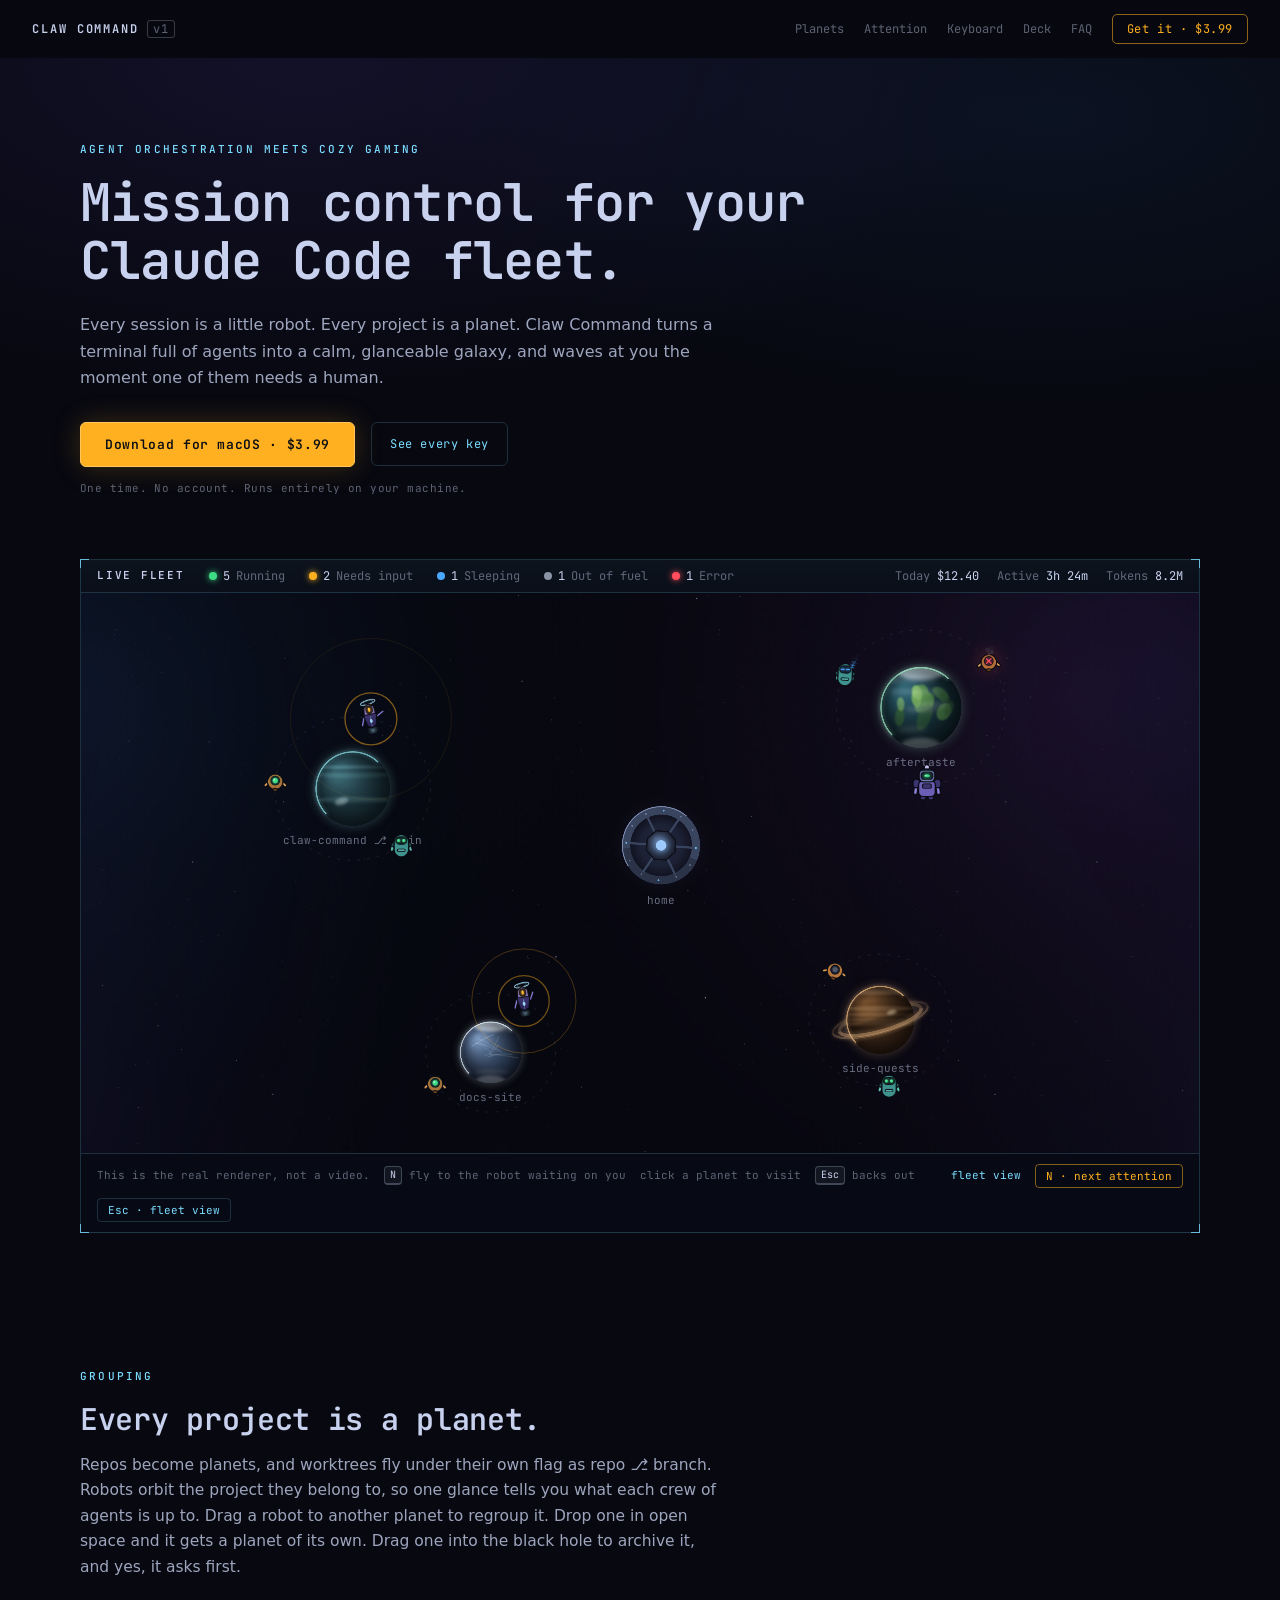
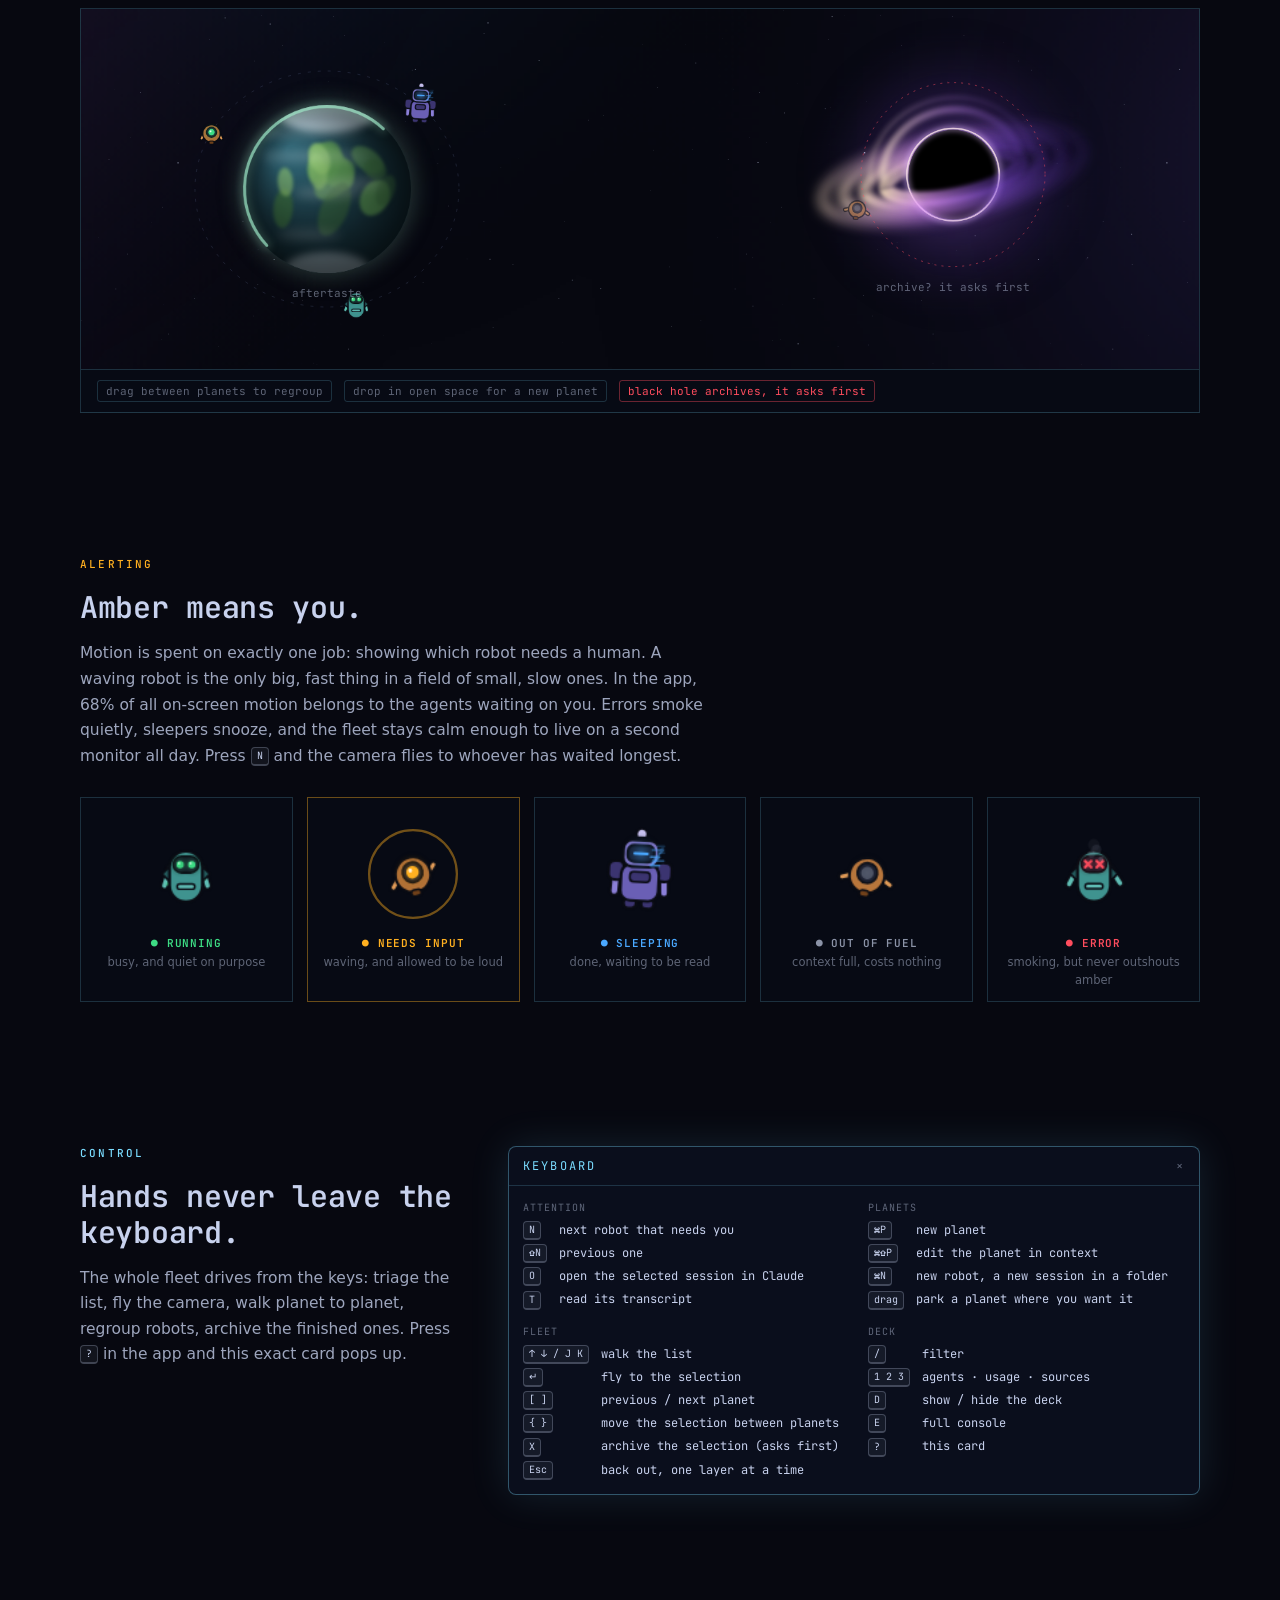
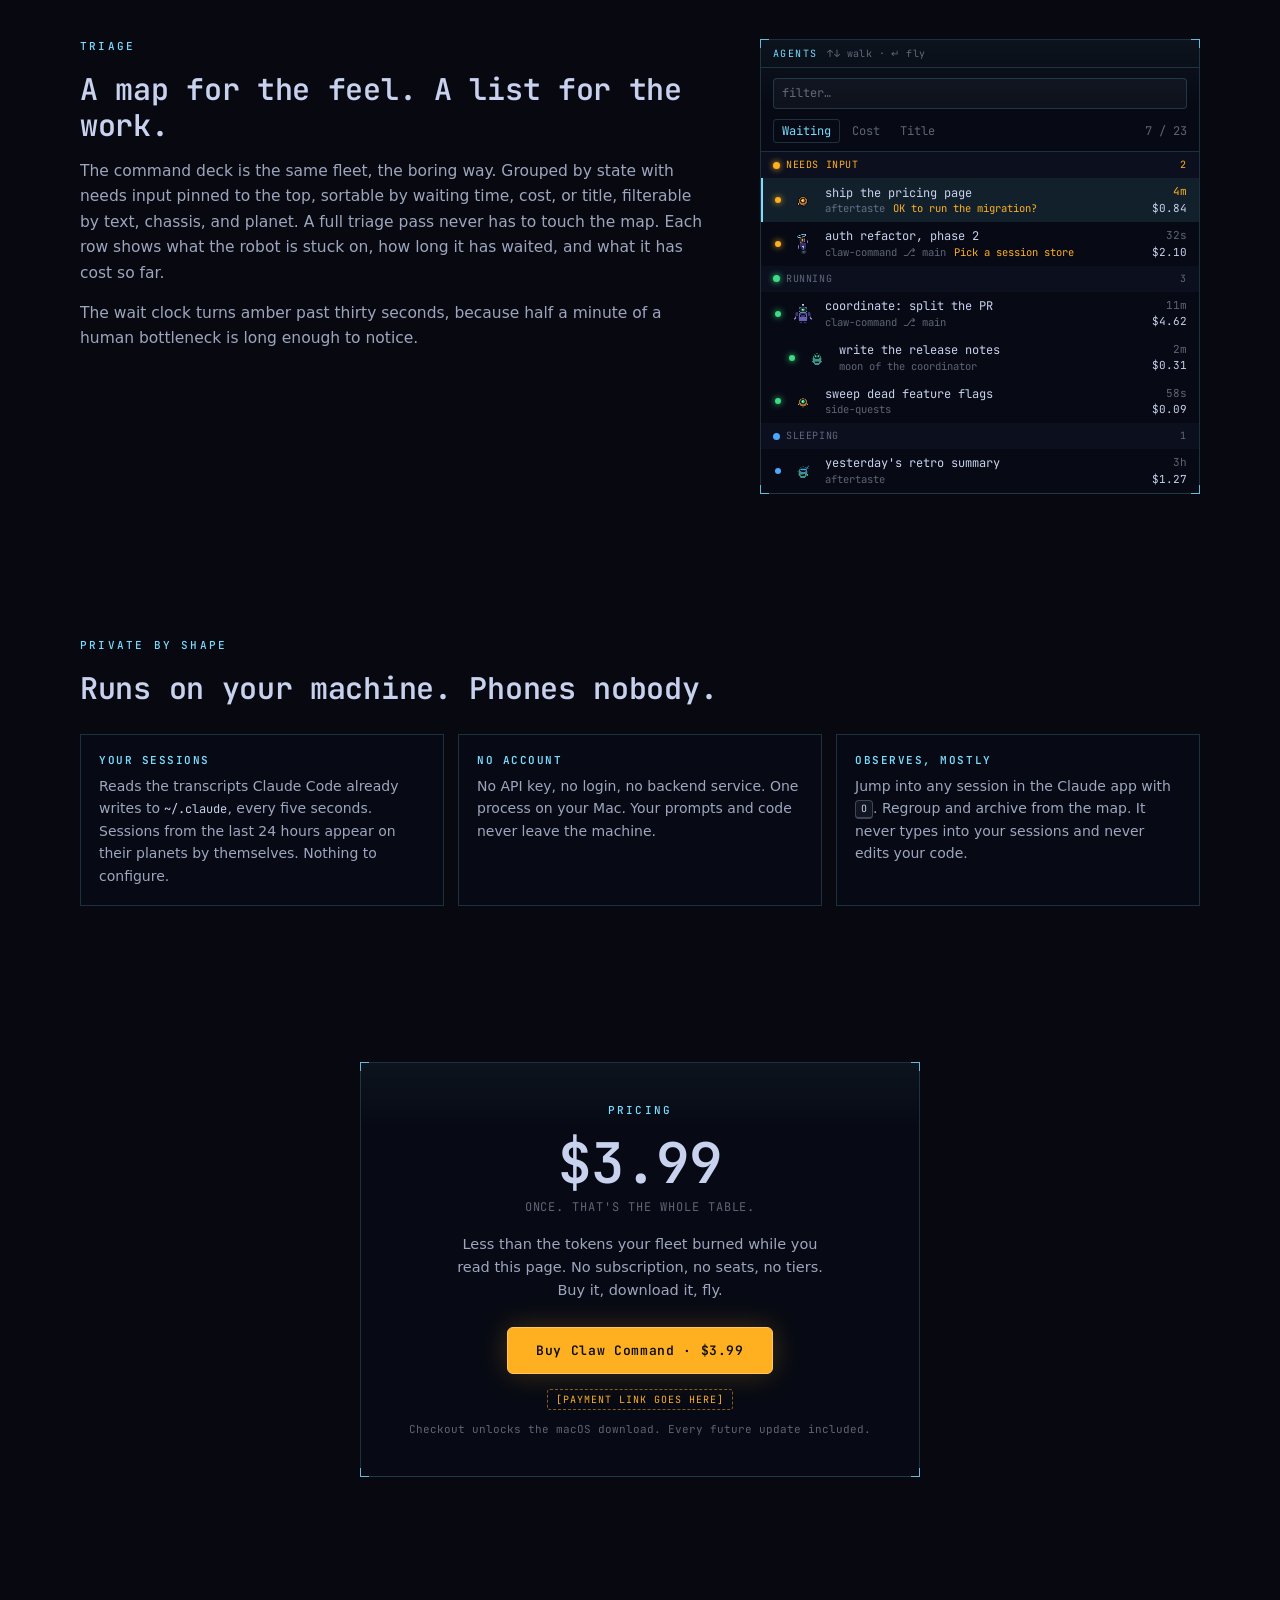
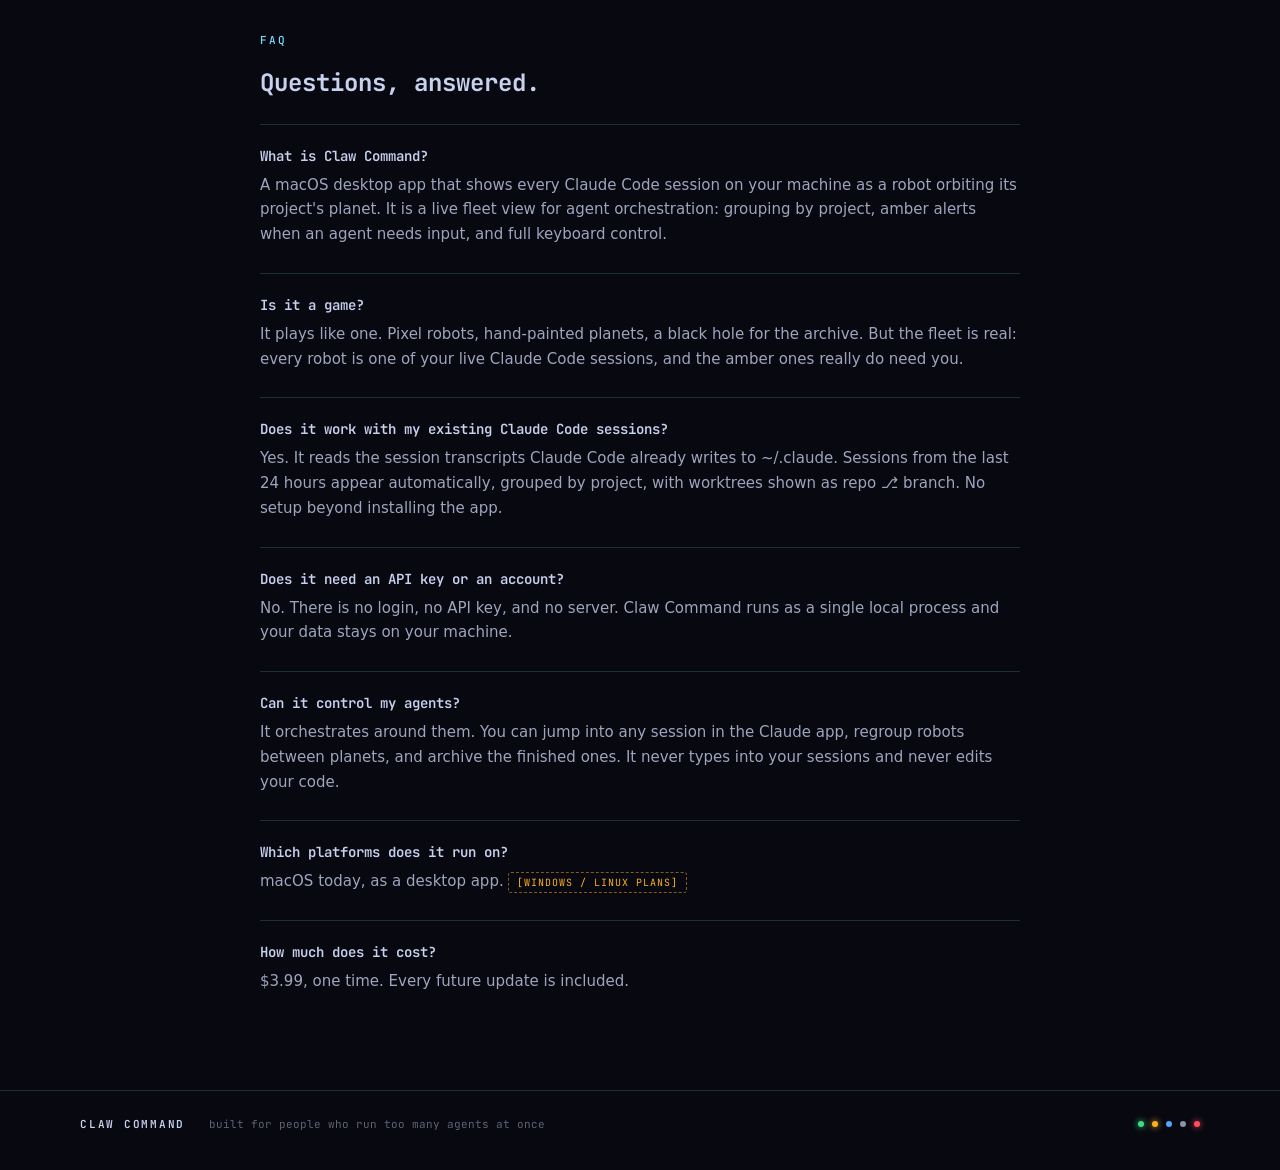
==== index.html @ 504fa260 "marketing site" ====
<!doctype html>
<html lang="en">
<head>
  <meta charset="utf-8">
  <meta name="viewport" content="width=device-width, initial-scale=1">
  <title>Claw Command: Mission Control for Your Claude Code Fleet</title>
  <meta name="description" content="A $3.99 macOS app that turns your Claude Code sessions into a cozy galaxy. Group agents by project, catch the ones that need you, drive it all by keyboard.">
  <link rel="canonical" href="https://mtferg.github.io/claw_command_site/">

  <meta property="og:type" content="website">
  <meta property="og:title" content="Claw Command: Mission Control for Your Claude Code Fleet">
  <meta property="og:description" content="Agent orchestration meets cozy gaming. $3.99, one time, local only.">
  <meta property="og:url" content="https://mtferg.github.io/claw_command_site/">
  <!-- TODO: add og.png (1200x630, a real fleet screenshot with an amber robot waving) then uncomment:
  <meta property="og:image" content="https://mtferg.github.io/claw_command_site/og.png">
  <meta name="twitter:card" content="summary_large_image">
  -->

  <link rel="preconnect" href="https://fonts.googleapis.com">
  <link rel="preconnect" href="https://fonts.gstatic.com" crossorigin>
  <link rel="stylesheet" href="https://fonts.googleapis.com/css2?family=JetBrains+Mono:wght@400;500;600;700&display=swap">
  <link rel="stylesheet" href="./assets/site.css">

  <script type="application/ld+json">
  {
    "@context": "https://schema.org",
    "@type": "SoftwareApplication",
    "name": "Claw Command",
    "operatingSystem": "macOS",
    "applicationCategory": "DeveloperApplication",
    "description": "A macOS desktop app that shows every Claude Code session on your machine as a robot orbiting its project's planet. A live fleet view for agent orchestration with amber alerts and full keyboard control.",
    "offers": { "@type": "Offer", "price": "3.99", "priceCurrency": "USD" }
  }
  </script>
  <script type="application/ld+json">
  {
    "@context": "https://schema.org",
    "@type": "FAQPage",
    "mainEntity": [
      {
        "@type": "Question",
        "name": "What is Claw Command?",
        "acceptedAnswer": { "@type": "Answer", "text": "A macOS desktop app that shows every Claude Code session on your machine as a robot orbiting its project's planet. It is a live fleet view for agent orchestration: grouping by project, amber alerts when an agent needs input, and full keyboard control." }
      },
      {
        "@type": "Question",
        "name": "Is it a game?",
        "acceptedAnswer": { "@type": "Answer", "text": "It plays like one. Pixel robots, hand-painted planets, a black hole for the archive. But the fleet is real: every robot is one of your live Claude Code sessions, and the amber ones really do need you." }
      },
      {
        "@type": "Question",
        "name": "Does it work with my existing Claude Code sessions?",
        "acceptedAnswer": { "@type": "Answer", "text": "Yes. It reads the session transcripts Claude Code already writes to ~/.claude. Sessions from the last 24 hours appear automatically, grouped by project, with worktrees shown as repo and branch. No setup beyond installing the app." }
      },
      {
        "@type": "Question",
        "name": "Does it need an API key or an account?",
        "acceptedAnswer": { "@type": "Answer", "text": "No. There is no login, no API key, and no server. Claw Command runs as a single local process and your data stays on your machine." }
      },
      {
        "@type": "Question",
        "name": "Can it control my agents?",
        "acceptedAnswer": { "@type": "Answer", "text": "It orchestrates around them. You can jump into any session in the Claude app, regroup robots between planets, and archive the finished ones. It never types into your sessions and never edits your code." }
      },
      {
        "@type": "Question",
        "name": "Which platforms does it run on?",
        "acceptedAnswer": { "@type": "Answer", "text": "macOS today, as a desktop app." }
      },
      {
        "@type": "Question",
        "name": "How much does it cost?",
        "acceptedAnswer": { "@type": "Answer", "text": "$3.99, one time. Every future update is included." }
      }
    ]
  }
  </script>
</head>
<body>

  <nav class="nav">
    <div class="nav-brand">CLAW COMMAND<span class="nav-tag">v1</span></div>
    <div class="nav-links">
      <a class="nav-link" href="#planets">Planets</a>
      <a class="nav-link" href="#attention">Attention</a>
      <a class="nav-link" href="#keyboard">Keyboard</a>
      <a class="nav-link" href="#deck">Deck</a>
      <a class="nav-link" href="#faq">FAQ</a>
      <a class="nav-cta" href="#pricing">Get it · $3.99</a>
    </div>
  </nav>

  <header class="hero">
    <div class="wrap">
      <p class="kicker">Agent orchestration meets cozy gaming</p>
      <h1>Mission control for your Claude Code fleet.</h1>
      <p class="hero-sub">Every session is a little robot. Every project is a planet. Claw Command turns a terminal full of agents into a calm, glanceable galaxy, and waves at you the moment one of them needs a human.</p>
      <div class="hero-ctas">
        <a class="btn-primary" href="#pricing">Download for macOS · $3.99</a>
        <a class="btn-ghost" href="#keyboard">See every key</a>
      </div>
      <p class="hero-note">One time. No account. Runs entirely on your machine.</p>
    </div>
  </header>

  <section class="demo-section">
    <div id="demo-wrap" class="pane wrap" tabindex="0">
      <i class="corner tl"></i><i class="corner tr"></i><i class="corner bl"></i><i class="corner br"></i>
      <div class="hud">
        <span class="hud-title">LIVE FLEET</span>
        <span class="hud-stat"><i class="dot dot-green"></i>5 <span class="k">Running</span></span>
        <span class="hud-stat"><i class="dot dot-amber"></i>2 <span class="k">Needs input</span></span>
        <span class="hud-stat"><i class="dot dot-blue"></i>1 <span class="k">Sleeping</span></span>
        <span class="hud-stat"><i class="dot dot-grey"></i>1 <span class="k">Out of fuel</span></span>
        <span class="hud-stat"><i class="dot dot-red"></i>1 <span class="k">Error</span></span>
        <span class="hud-figs"><span><span class="k">Today</span> $12.40</span><span><span class="k">Active</span> 3h 24m</span><span><span class="k">Tokens</span> 8.2M</span></span>
      </div>
      <canvas id="demo-canvas"></canvas>
      <div class="demo-hints">
        <span>This is the real renderer, not a video.</span>
        <span><kbd>N</kbd> fly to the robot waiting on you</span>
        <span>click a planet to visit</span>
        <span><kbd>Esc</kbd> backs out</span>
        <span id="demo-status">fleet view</span>
        <button id="demo-btn-n" type="button" class="hint-btn amber">N · next attention</button>
        <button id="demo-btn-esc" type="button" class="hint-btn">Esc · fleet view</button>
      </div>
    </div>
  </section>

  <section id="planets" class="section">
    <div class="wrap">
      <p class="kicker">Grouping</p>
      <h2>Every project is a planet.</h2>
      <p class="section-copy">Repos become planets, and worktrees fly under their own flag as repo ⎇ branch. Robots orbit the project they belong to, so one glance tells you what each crew of agents is up to. Drag a robot to another planet to regroup it. Drop one in open space and it gets a planet of its own. Drag one into the black hole to archive it, and yes, it asks first.</p>
      <div class="pane">
        <canvas id="orbits-canvas"></canvas>
        <div class="chips">
          <span class="chip">drag between planets to regroup</span>
          <span class="chip">drop in open space for a new planet</span>
          <span class="chip red">black hole archives, it asks first</span>
        </div>
      </div>
    </div>
  </section>

  <section id="attention" class="section">
    <div class="wrap">
      <p class="kicker kicker-amber">Alerting</p>
      <h2>Amber means you.</h2>
      <p class="section-copy">Motion is spent on exactly one job: showing which robot needs a human. A waving robot is the only big, fast thing in a field of small, slow ones. In the app, 68% of all on-screen motion belongs to the agents waiting on you. Errors smoke quietly, sleepers snooze, and the fleet stays calm enough to live on a second monitor all day. Press <kbd>N</kbd> and the camera flies to whoever has waited longest.</p>
      <div class="cards">
        <div class="card">
          <canvas id="card-running"></canvas>
          <p class="card-label green">● RUNNING</p>
          <p class="card-sub">busy, and quiet on purpose</p>
        </div>
        <div class="card amber">
          <canvas id="card-attn"></canvas>
          <p class="card-label amber">● NEEDS INPUT</p>
          <p class="card-sub">waving, and allowed to be loud</p>
        </div>
        <div class="card">
          <canvas id="card-sleep"></canvas>
          <p class="card-label blue">● SLEEPING</p>
          <p class="card-sub">done, waiting to be read</p>
        </div>
        <div class="card">
          <canvas id="card-fuel"></canvas>
          <p class="card-label grey">● OUT OF FUEL</p>
          <p class="card-sub">context full, costs nothing</p>
        </div>
        <div class="card">
          <canvas id="card-error"></canvas>
          <p class="card-label red">● ERROR</p>
          <p class="card-sub">smoking, but never outshouts amber</p>
        </div>
      </div>
    </div>
  </section>

  <section id="keyboard" class="section">
    <div class="wrap keyboard-grid">
      <div>
        <p class="kicker">Control</p>
        <h2>Hands never leave the keyboard.</h2>
        <p class="section-copy">The whole fleet drives from the keys: triage the list, fly the camera, walk planet to planet, regroup robots, archive the finished ones. Press <kbd>?</kbd> in the app and this exact card pops up.</p>
      </div>
      <div class="helpcard">
        <div class="helpcard-head">KEYBOARD<span class="x">×</span></div>
        <div class="helpcard-cols">
          <div>
            <h3>Attention</h3>
            <dl>
              <dt><kbd>N</kbd></dt><dd>next robot that needs you</dd>
              <dt><kbd>⇧N</kbd></dt><dd>previous one</dd>
              <dt><kbd>O</kbd></dt><dd>open the selected session in Claude</dd>
              <dt><kbd>T</kbd></dt><dd>read its transcript</dd>
            </dl>
            <h3>Fleet</h3>
            <dl>
              <dt><kbd>↑ ↓ / J K</kbd></dt><dd>walk the list</dd>
              <dt><kbd>↵</kbd></dt><dd>fly to the selection</dd>
              <dt><kbd>[ ]</kbd></dt><dd>previous / next planet</dd>
              <dt><kbd>{ }</kbd></dt><dd>move the selection between planets</dd>
              <dt><kbd>X</kbd></dt><dd>archive the selection (asks first)</dd>
              <dt><kbd>Esc</kbd></dt><dd>back out, one layer at a time</dd>
            </dl>
          </div>
          <div>
            <h3>Planets</h3>
            <dl>
              <dt><kbd>⌘P</kbd></dt><dd>new planet</dd>
              <dt><kbd>⌘⇧P</kbd></dt><dd>edit the planet in context</dd>
              <dt><kbd>⌘N</kbd></dt><dd>new robot, a new session in a folder</dd>
              <dt><kbd>drag</kbd></dt><dd>park a planet where you want it</dd>
            </dl>
            <h3>Deck</h3>
            <dl>
              <dt><kbd>/</kbd></dt><dd>filter</dd>
              <dt><kbd>1 2 3</kbd></dt><dd>agents · usage · sources</dd>
              <dt><kbd>D</kbd></dt><dd>show / hide the deck</dd>
              <dt><kbd>E</kbd></dt><dd>full console</dd>
              <dt><kbd>?</kbd></dt><dd>this card</dd>
            </dl>
          </div>
        </div>
      </div>
    </div>
  </section>

  <section id="deck" class="section">
    <div class="wrap deck-grid">
      <div>
        <p class="kicker">Triage</p>
        <h2>A map for the feel. A list for the work.</h2>
        <p class="section-copy">The command deck is the same fleet, the boring way. Grouped by state with needs input pinned to the top, sortable by waiting time, cost, or title, filterable by text, chassis, and planet. A full triage pass never has to touch the map. Each row shows what the robot is stuck on, how long it has waited, and what it has cost so far.</p>
        <p class="section-copy">The wait clock turns amber past thirty seconds, because half a minute of a human bottleneck is long enough to notice.</p>
      </div>
      <div class="pane deck">
        <i class="corner tl"></i><i class="corner tr"></i><i class="corner bl"></i><i class="corner br"></i>
        <div class="deck-head">Agents<span class="hint">↑↓ walk · ↵ fly</span></div>
        <div class="deck-search"><div>filter…</div></div>
        <div class="deck-sorts">
          <span class="on">Waiting</span>
          <span>Cost</span>
          <span>Title</span>
          <span class="count">7 / 23</span>
        </div>
        <div class="deck-list">
          <div class="deck-group amber"><i class="dot-amber dot"></i>Needs input<span class="n">2</span></div>
          <div class="deck-row selected">
            <i class="led amber"></i>
            <canvas class="ci" data-ch="haiku" data-anim="wave"></canvas>
            <div class="row-main">
              <div class="row-title">ship the pricing page</div>
              <div class="row-sub"><span>aftertaste</span><span class="row-prompt">OK to run the migration?</span></div>
            </div>
            <div class="row-figs"><span class="ago long">4m</span><span>$0.84</span></div>
          </div>
          <div class="deck-row">
            <i class="led amber"></i>
            <canvas class="ci" data-ch="fable" data-anim="wave"></canvas>
            <div class="row-main">
              <div class="row-title">auth refactor, phase 2</div>
              <div class="row-sub"><span>claw-command ⎇ main</span><span class="row-prompt">Pick a session store</span></div>
            </div>
            <div class="row-figs"><span class="ago">32s</span><span>$2.10</span></div>
          </div>
          <div class="deck-group"><i class="dot-green dot"></i>Running<span class="n">3</span></div>
          <div class="deck-row">
            <i class="led green"></i>
            <canvas class="ci" data-ch="opus" data-anim="work"></canvas>
            <div class="row-main">
              <div class="row-title">coordinate: split the PR</div>
              <div class="row-sub"><span>claw-command ⎇ main</span></div>
            </div>
            <div class="row-figs"><span class="ago">11m</span><span>$4.62</span></div>
          </div>
          <div class="deck-row moon">
            <i class="led green"></i>
            <canvas class="ci" data-ch="sonnet" data-anim="work"></canvas>
            <div class="row-main">
              <div class="row-title">write the release notes</div>
              <div class="row-sub"><span>moon of the coordinator</span></div>
            </div>
            <div class="row-figs"><span class="ago">2m</span><span>$0.31</span></div>
          </div>
          <div class="deck-row">
            <i class="led green"></i>
            <canvas class="ci" data-ch="haiku" data-anim="work"></canvas>
            <div class="row-main">
              <div class="row-title">sweep dead feature flags</div>
              <div class="row-sub"><span>side-quests</span></div>
            </div>
            <div class="row-figs"><span class="ago">58s</span><span>$0.09</span></div>
          </div>
          <div class="deck-group"><i class="dot-blue dot"></i>Sleeping<span class="n">1</span></div>
          <div class="deck-row">
            <i class="led blue"></i>
            <canvas class="ci" data-ch="sonnet" data-anim="sleep"></canvas>
            <div class="row-main">
              <div class="row-title">yesterday's retro summary</div>
              <div class="row-sub"><span>aftertaste</span></div>
            </div>
            <div class="row-figs"><span class="ago">3h</span><span>$1.27</span></div>
          </div>
        </div>
      </div>
    </div>
  </section>

  <section id="local" class="section">
    <div class="wrap">
      <p class="kicker">Private by shape</p>
      <h2>Runs on your machine. Phones nobody.</h2>
      <div class="local-grid">
        <div class="local-card">
          <h3>Your sessions</h3>
          <p>Reads the transcripts Claude Code already writes to <span class="path">~/.claude</span>, every five seconds. Sessions from the last 24 hours appear on their planets by themselves. Nothing to configure.</p>
        </div>
        <div class="local-card">
          <h3>No account</h3>
          <p>No API key, no login, no backend service. One process on your Mac. Your prompts and code never leave the machine.</p>
        </div>
        <div class="local-card">
          <h3>Observes, mostly</h3>
          <p>Jump into any session in the Claude app with <kbd>O</kbd>. Regroup and archive from the map. It never types into your sessions and never edits your code.</p>
        </div>
      </div>
    </div>
  </section>

  <section id="pricing" class="pricing-section">
    <div class="pane pricing">
      <i class="corner tl"></i><i class="corner tr"></i><i class="corner bl"></i><i class="corner br"></i>
      <p class="kicker">Pricing</p>
      <p class="price">$3.99</p>
      <p class="price-sub">ONCE. THAT'S THE WHOLE TABLE.</p>
      <p class="blurb">Less than the tokens your fleet burned while you read this page. No subscription, no seats, no tiers. Buy it, download it, fly.</p>
      <a class="btn-primary" href="#pricing">Buy Claw Command · $3.99</a>
      <p class="ph-wrap"><span class="ph">[PAYMENT LINK GOES HERE]</span></p>
      <p class="fine">Checkout unlocks the macOS download. Every future update included.</p>
    </div>
  </section>

  <section id="faq" class="faq-section">
    <div class="wrap faq">
      <p class="kicker">FAQ</p>
      <h2>Questions, answered.</h2>
      <dl>
        <dt>What is Claw Command?</dt>
        <dd>A macOS desktop app that shows every Claude Code session on your machine as a robot orbiting its project's planet. It is a live fleet view for agent orchestration: grouping by project, amber alerts when an agent needs input, and full keyboard control.</dd>
        <dt>Is it a game?</dt>
        <dd>It plays like one. Pixel robots, hand-painted planets, a black hole for the archive. But the fleet is real: every robot is one of your live Claude Code sessions, and the amber ones really do need you.</dd>
        <dt>Does it work with my existing Claude Code sessions?</dt>
        <dd>Yes. It reads the session transcripts Claude Code already writes to ~/.claude. Sessions from the last 24 hours appear automatically, grouped by project, with worktrees shown as repo ⎇ branch. No setup beyond installing the app.</dd>
        <dt>Does it need an API key or an account?</dt>
        <dd>No. There is no login, no API key, and no server. Claw Command runs as a single local process and your data stays on your machine.</dd>
        <dt>Can it control my agents?</dt>
        <dd>It orchestrates around them. You can jump into any session in the Claude app, regroup robots between planets, and archive the finished ones. It never types into your sessions and never edits your code.</dd>
        <dt>Which platforms does it run on?</dt>
        <dd>macOS today, as a desktop app. <span class="ph">[WINDOWS / LINUX PLANS]</span></dd>
        <dt>How much does it cost?</dt>
        <dd>$3.99, one time. Every future update is included.</dd>
      </dl>
    </div>
  </section>

  <footer class="footer">
    <div class="wrap">
      <span class="footer-brand">CLAW COMMAND</span>
      <span>built for people who run too many agents at once</span>
      <span class="footer-dots">
        <i class="dot-green dot"></i>
        <i class="dot-amber dot"></i>
        <i class="dot-blue dot"></i>
        <i class="dot-grey dot"></i>
        <i class="dot-red dot"></i>
      </span>
    </div>
  </footer>

  <script src="./assets/claw-demo.js" defer></script>
  <script src="./assets/fleet.js" defer></script>
</body>
</html>
---- assets/site.css ----
/* Claw Command marketing site. Same tokens as the app: web/app/app.vue + lib/palette.ts. */

:root {
  --bg: #070810;
  --text: #c8d2ee;
  --text-dim: rgba(200, 210, 238, 0.45);
  --text-body: rgba(200, 210, 238, 0.78);
  --mono: 'JetBrains Mono', ui-monospace, SFMono-Regular, Menlo, monospace;
  --sans: ui-sans-serif, system-ui, -apple-system, sans-serif;
  --accent: #7adcff;
  --line: rgba(122, 220, 255, 0.18);
  --deck-bg: #0b0f1e;
  --amber: #ffb020;
  --red: #ff4d5e;
  --green: #3ddc84;
  --blue: #4aa8ff;
  --grey: #8b93a7;
  color-scheme: dark;
}

* { box-sizing: border-box; }

body {
  margin: 0;
  background: var(--bg);
  color: var(--text);
  font-family: var(--sans);
}

a { color: var(--accent); text-decoration: none; }
a:hover { color: #a9e6ff; }

h1, h2, h3 { font-family: var(--mono); }

kbd {
  display: inline-block;
  min-width: 16px;
  padding: 1px 5px;
  border: 1px solid rgba(200, 210, 238, 0.25);
  border-bottom-width: 2px;
  border-radius: 4px;
  background: rgba(200, 210, 238, 0.06);
  color: var(--text);
  font: 10px/1.4 var(--mono);
  text-align: center;
  vertical-align: middle;
}

::-webkit-scrollbar { width: 8px; height: 8px; }
::-webkit-scrollbar-thumb { background: rgba(122, 220, 255, 0.14); border-radius: 4px; }
::-webkit-scrollbar-thumb:hover { background: rgba(122, 220, 255, 0.28); }

.wrap { max-width: 1120px; margin: 0 auto; }

/* ── nav ─────────────────────────────────────────────────────────────────── */

.nav {
  position: sticky;
  top: 0;
  z-index: 30;
  display: flex;
  align-items: center;
  gap: 26px;
  padding: 14px 32px;
  background: linear-gradient(180deg, rgba(7, 8, 16, 0.96) 60%, rgba(7, 8, 16, 0.75));
  backdrop-filter: blur(6px);
  font: 12px/1 var(--mono);
  white-space: nowrap;
}
.nav-brand { display: flex; align-items: center; letter-spacing: 0.16em; font-weight: 600; }
.nav-tag {
  margin-left: 8px;
  padding: 2px 5px;
  border: 1px solid rgba(200, 210, 238, 0.25);
  border-radius: 3px;
  color: var(--text-dim);
  letter-spacing: 0.08em;
  font-weight: 400;
}
.nav-links { display: flex; gap: 20px; margin-left: auto; align-items: center; }
.nav-links a { color: var(--text-dim); }
.nav-links a:hover { color: var(--accent); }
.nav-cta {
  padding: 8px 14px;
  border: 1px solid rgba(255, 176, 32, 0.55);
  border-radius: 5px;
  letter-spacing: 0.05em;
}
.nav-links a.nav-cta { color: var(--amber); }
.nav-links a.nav-cta:hover { color: #ffc75e; border-color: #ffc75e; }

/* ── hero ────────────────────────────────────────────────────────────────── */

.hero {
  padding: 84px 32px 40px;
  background:
    radial-gradient(720px 340px at 24% 0%, rgba(84, 64, 168, 0.16), rgba(0, 0, 0, 0)),
    radial-gradient(640px 300px at 82% 12%, rgba(38, 86, 150, 0.13), rgba(0, 0, 0, 0));
}
.kicker {
  margin: 0 0 18px;
  font: 500 11px var(--mono);
  letter-spacing: 0.2em;
  text-transform: uppercase;
  color: var(--accent);
}
.kicker-amber { color: var(--amber); }
.hero h1 {
  margin: 0;
  max-width: 780px;
  font-size: 52px;
  line-height: 1.12;
  font-weight: 600;
  letter-spacing: -0.015em;
}
.hero-sub { margin: 22px 0 0; max-width: 640px; font: 16px/1.65 var(--sans); color: var(--text-body); }
.hero-ctas { display: flex; align-items: center; flex-wrap: wrap; gap: 16px; margin: 30px 0 0; }
.hero-note { margin: 14px 0 0; font: 11px var(--mono); color: var(--text-dim); letter-spacing: 0.04em; }

.btn-primary {
  display: inline-block;
  padding: 13px 24px;
  background: var(--amber);
  border: 1px solid #ffc75e;
  border-radius: 6px;
  box-shadow: 0 0 28px rgba(255, 176, 32, 0.22);
  font: 600 13px var(--mono);
  letter-spacing: 0.05em;
}
a.btn-primary { color: #0a0c14; }
a.btn-primary:hover { background: #ffc75e; color: #0a0c14; }
.btn-ghost {
  display: inline-block;
  padding: 13px 18px;
  border: 1px solid var(--line);
  border-radius: 6px;
  font: 12px var(--mono);
  letter-spacing: 0.05em;
}
a.btn-ghost:hover { border-color: var(--accent); }

/* ── panes (console styling from DeckPanel.vue) ──────────────────────────── */

.pane {
  position: relative;
  border: 1px solid var(--line);
  background:
    linear-gradient(180deg, rgba(122, 220, 255, 0.045), rgba(0, 0, 0, 0) 64px),
    rgba(9, 12, 24, 0.55);
}
.corner { position: absolute; width: 9px; height: 9px; border: 1.5px solid var(--accent); opacity: 0.8; }
.corner.tl { top: -1px; left: -1px; border-right: 0; border-bottom: 0; }
.corner.tr { top: -1px; right: -1px; border-left: 0; border-bottom: 0; }
.corner.bl { bottom: -1px; left: -1px; border-right: 0; border-top: 0; }
.corner.br { bottom: -1px; right: -1px; border-left: 0; border-top: 0; }

/* ── the demo ────────────────────────────────────────────────────────────── */

.demo-section { padding: 24px 32px 64px; }
#demo-wrap { outline: none; }
.hud {
  display: flex;
  align-items: center;
  gap: 24px;
  padding: 10px 16px;
  border-bottom: 1px solid var(--line);
  font: 12px/1 var(--mono);
  white-space: nowrap;
  overflow: hidden;
}
.hud-title { letter-spacing: 0.16em; font-weight: 600; font-size: 11px; }
.hud-stat { display: flex; align-items: center; gap: 6px; }
.hud-stat .k { color: var(--text-dim); }
.hud-figs { margin-left: auto; display: flex; gap: 18px; }
.hud-figs .k { color: var(--text-dim); }
.dot { width: 8px; height: 8px; border-radius: 50%; flex: none; }
.dot-green { background: var(--green); box-shadow: 0 0 6px var(--green); }
.dot-amber { background: var(--amber); box-shadow: 0 0 6px var(--amber); }
.dot-blue { background: var(--blue); }
.dot-grey { background: var(--grey); }
.dot-red { background: var(--red); box-shadow: 0 0 6px var(--red); }

#demo-canvas { display: block; width: 100%; height: 560px; cursor: grab; }

.demo-hints {
  display: flex;
  align-items: center;
  flex-wrap: wrap;
  gap: 10px 14px;
  padding: 10px 16px;
  border-top: 1px solid var(--line);
  font: 11px/1.5 var(--mono);
  color: var(--text-dim);
}
#demo-status { margin-left: auto; color: var(--accent); }
.hint-btn {
  padding: 4px 10px;
  border: 1px solid var(--line);
  border-radius: 4px;
  background: none;
  color: var(--accent);
  font: 11px var(--mono);
  cursor: pointer;
}
.hint-btn:hover { border-color: var(--accent); }
.hint-btn.amber { border-color: rgba(255, 176, 32, 0.5); color: var(--amber); }
.hint-btn.amber:hover { border-color: var(--amber); }

/* ── sections ────────────────────────────────────────────────────────────── */

.section { padding: 72px 32px; }
.section h2 { margin: 0; font-size: 30px; line-height: 1.2; font-weight: 600; letter-spacing: -0.01em; }
.section-copy { margin: 16px 0 28px; max-width: 640px; font: 15.5px/1.65 var(--sans); color: var(--text-body); }
.section-copy + .section-copy { margin-top: -14px; }

/* planets */
#orbits-canvas { display: block; width: 100%; height: 360px; }
.chips { display: flex; flex-wrap: wrap; gap: 12px; padding: 10px 16px; border-top: 1px solid var(--line); font: 11px var(--mono); color: var(--text-dim); }
.chip { padding: 3px 8px; border: 1px solid var(--line); border-radius: 3px; }
.chip.red { border-color: rgba(255, 77, 94, 0.4); color: var(--red); }

/* attention cards */
.cards { display: grid; grid-template-columns: repeat(5, minmax(0, 1fr)); gap: 14px; }
.card { border: 1px solid var(--line); background: rgba(9, 12, 24, 0.55); padding: 14px 14px 12px; text-align: center; }
.card.amber { border-color: rgba(255, 176, 32, 0.4); }
.card canvas { display: block; width: 116px; height: 116px; margin: 0 auto; max-width: 100%; }
.card-label { margin: 8px 0 4px; font: 600 11px var(--mono); letter-spacing: 0.08em; }
.card-label.green { color: var(--green); }
.card-label.amber { color: var(--amber); }
.card-label.blue { color: var(--blue); }
.card-label.grey { color: var(--grey); }
.card-label.red { color: var(--red); }
.card-sub { margin: 0; font: 11.5px/1.5 var(--sans); color: var(--text-dim); }

/* keyboard */
.keyboard-grid { display: grid; grid-template-columns: 380px minmax(0, 1fr); gap: 48px; align-items: start; }
.helpcard {
  border: 1px solid rgba(122, 220, 255, 0.35);
  border-radius: 8px;
  background: rgba(11, 15, 30, 0.96);
  box-shadow: 0 0 40px rgba(122, 220, 255, 0.12);
  font: 12px/1.5 var(--mono);
}
.helpcard-head {
  display: flex;
  align-items: center;
  padding: 10px 14px;
  border-bottom: 1px solid var(--line);
  letter-spacing: 0.18em;
  color: var(--accent);
}
.helpcard-head .x { margin-left: auto; color: var(--text-dim); }
.helpcard-cols { display: grid; grid-template-columns: 1fr 1fr; gap: 14px 28px; padding: 14px; }
.helpcard h3 {
  margin: 0 0 6px;
  font-size: 10px;
  letter-spacing: 0.1em;
  text-transform: uppercase;
  color: var(--text-dim);
  font-weight: 400;
}
.helpcard h3 + dl + h3, .helpcard dl + h3 { margin-top: 14px; }
.helpcard dl { display: grid; grid-template-columns: auto 1fr; gap: 4px 12px; margin: 0; align-items: baseline; }
.helpcard dd { margin: 0; }
.helpcard dt kbd { white-space: nowrap; }

/* deck */
.deck-grid { display: grid; grid-template-columns: minmax(0, 1fr) 440px; gap: 48px; align-items: start; }
.deck { font: 12px/1.4 var(--mono); }
.deck-head {
  display: flex;
  align-items: center;
  gap: 10px;
  padding: 7px 12px 6px;
  border-bottom: 1px solid var(--line);
  font-size: 10px;
  letter-spacing: 0.14em;
  text-transform: uppercase;
  color: var(--accent);
}
.deck-head .hint { letter-spacing: 0.04em; text-transform: none; color: var(--text-dim); }
.deck-search { padding: 10px 12px 6px; }
.deck-search div {
  padding: 6px 8px;
  border: 1px solid var(--line);
  border-radius: 4px;
  background: rgba(200, 210, 238, 0.04);
  color: var(--text-dim);
}
.deck-sorts { display: flex; align-items: center; gap: 4px; padding: 4px 12px 8px; color: var(--text-dim); }
.deck-sorts span { padding: 3px 8px; }
.deck-sorts .on { border: 1px solid var(--line); border-radius: 3px; color: var(--accent); }
.deck-sorts .count { margin-left: auto; padding: 0; font-variant-numeric: tabular-nums; }
.deck-list { border-top: 1px solid var(--line); }
.deck-group {
  display: flex;
  align-items: center;
  gap: 6px;
  padding: 6px 12px;
  background: var(--deck-bg);
  color: var(--text-dim);
  letter-spacing: 0.06em;
  text-transform: uppercase;
  font-size: 10px;
}
.deck-group.amber { color: var(--amber); }
.deck-group .n { margin-left: auto; font-variant-numeric: tabular-nums; }
.deck-group .dot, .deck-group i { width: 7px; height: 7px; border-radius: 50%; }
.deck-row { display: flex; align-items: center; gap: 10px; padding: 6px 12px; border-left: 2px solid transparent; }
.deck-row.selected { background: rgba(120, 220, 255, 0.1); border-left-color: var(--accent); }
.deck-row.moon { padding-left: 26px; }
.led { width: 6px; height: 6px; border-radius: 50%; flex: none; }
.led.green { background: var(--green); box-shadow: 0 0 6px var(--green); }
.led.amber { background: var(--amber); box-shadow: 0 0 6px var(--amber); }
.led.blue { background: var(--blue); }
.deck-row canvas { width: 24px; height: 24px; flex: none; }
.row-main { flex: 1; min-width: 0; }
.row-title { white-space: nowrap; overflow: hidden; text-overflow: ellipsis; }
.row-sub { display: flex; gap: 8px; color: var(--text-dim); font-size: 10.5px; white-space: nowrap; overflow: hidden; }
.row-prompt { color: var(--amber); overflow: hidden; text-overflow: ellipsis; }
.row-figs { display: flex; flex-direction: column; align-items: flex-end; gap: 1px; font-size: 11px; }
.row-figs .ago { color: var(--text-dim); }
.row-figs .ago.long { color: var(--amber); }

/* local */
.local-grid { display: grid; grid-template-columns: repeat(3, minmax(0, 1fr)); gap: 14px; margin: 28px 0 0; }
.local-card { border: 1px solid var(--line); background: rgba(9, 12, 24, 0.55); padding: 18px; }
.local-card h3 {
  margin: 0 0 8px;
  font: 600 11px var(--mono);
  letter-spacing: 0.14em;
  text-transform: uppercase;
  color: var(--accent);
}
.local-card p { margin: 0; font: 14px/1.6 var(--sans); color: var(--text-body); }
.local-card .path { font: 12px var(--mono); color: var(--text); }

/* pricing */
.pricing-section { padding: 84px 32px; }
.pricing { max-width: 560px; margin: 0 auto; padding: 40px; text-align: center; }
.price { margin: 0; font: 600 56px/1 var(--mono); letter-spacing: -0.02em; }
.price-sub { margin: 8px 0 0; font: 12px var(--mono); color: var(--text-dim); letter-spacing: 0.08em; }
.pricing p.blurb { margin: 18px auto 0; max-width: 380px; font: 14.5px/1.6 var(--sans); color: var(--text-body); }
.pricing .btn-primary { margin: 24px 0 0; padding: 14px 28px; }
.pricing .fine { margin: 12px 0 0; font: 11px var(--mono); color: var(--text-dim); }
.ph {
  display: inline-block;
  padding: 3px 8px;
  border: 1px dashed rgba(255, 176, 32, 0.5);
  border-radius: 3px;
  color: var(--amber);
  font: 10px var(--mono);
  letter-spacing: 0.1em;
}
.ph-wrap { margin: 14px 0 0; }

/* faq */
.faq-section { padding: 72px 32px 96px; }
.faq-section .wrap { max-width: 760px; }
.faq-section h2 { margin-bottom: 8px; }
.faq dl { margin: 0; }
.faq dt {
  margin: 26px 0 0;
  padding: 22px 0 0;
  border-top: 1px solid var(--line);
  font: 600 14px var(--mono);
  color: var(--text);
}
.faq dd { margin: 8px 0 0; font: 15px/1.65 var(--sans); color: var(--text-body); }

/* footer */
.footer { padding: 28px 32px 40px; border-top: 1px solid var(--line); }
.footer .wrap {
  display: flex;
  align-items: center;
  gap: 24px;
  font: 11px/1 var(--mono);
  color: var(--text-dim);
  white-space: nowrap;
}
.footer-brand { letter-spacing: 0.16em; font-weight: 600; color: var(--text); }
.footer-dots { margin-left: auto; display: flex; gap: 8px; align-items: center; }
.footer-dots i { width: 6px; height: 6px; border-radius: 50%; }

/* ── responsive ──────────────────────────────────────────────────────────── */

@media (max-width: 960px) {
  .hero h1 { font-size: 40px; }
  .keyboard-grid, .deck-grid { grid-template-columns: minmax(0, 1fr); gap: 28px; }
  .cards { grid-template-columns: repeat(auto-fit, minmax(160px, 1fr)); }
  .local-grid { grid-template-columns: 1fr; }
  .hud-figs { display: none; }
}

@media (max-width: 700px) {
  .nav { padding: 12px 18px; gap: 14px; }
  .nav-link { display: none; }
  .hero { padding: 56px 18px 28px; }
  .hero h1 { font-size: 32px; }
  .demo-section, .section, .pricing-section, .faq-section { padding-left: 18px; padding-right: 18px; }
  .section { padding-top: 56px; padding-bottom: 56px; }
  #demo-canvas { height: 420px; }
  #orbits-canvas { height: 300px; }
  .helpcard-cols { grid-template-columns: 1fr; }
  .pricing { padding: 28px 18px; }
  .footer .wrap { flex-wrap: wrap; gap: 10px 24px; white-space: normal; }
}
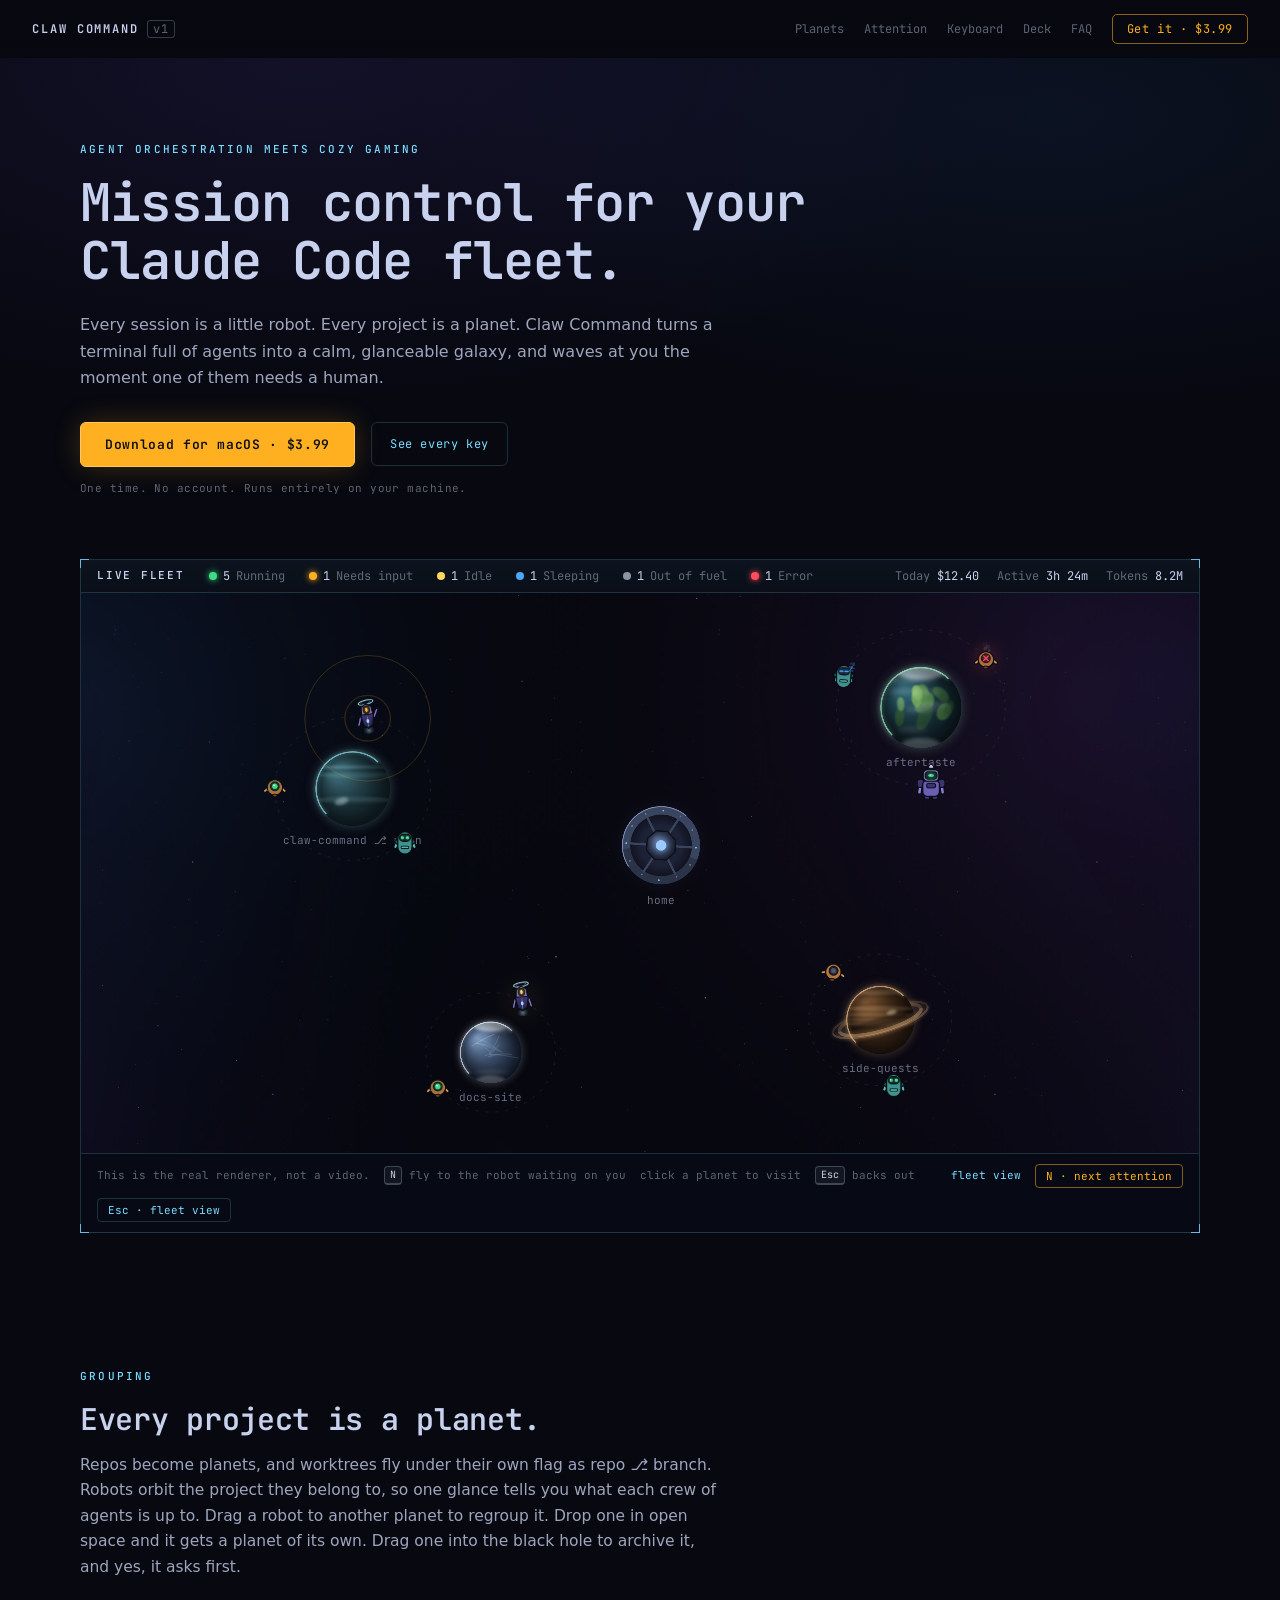
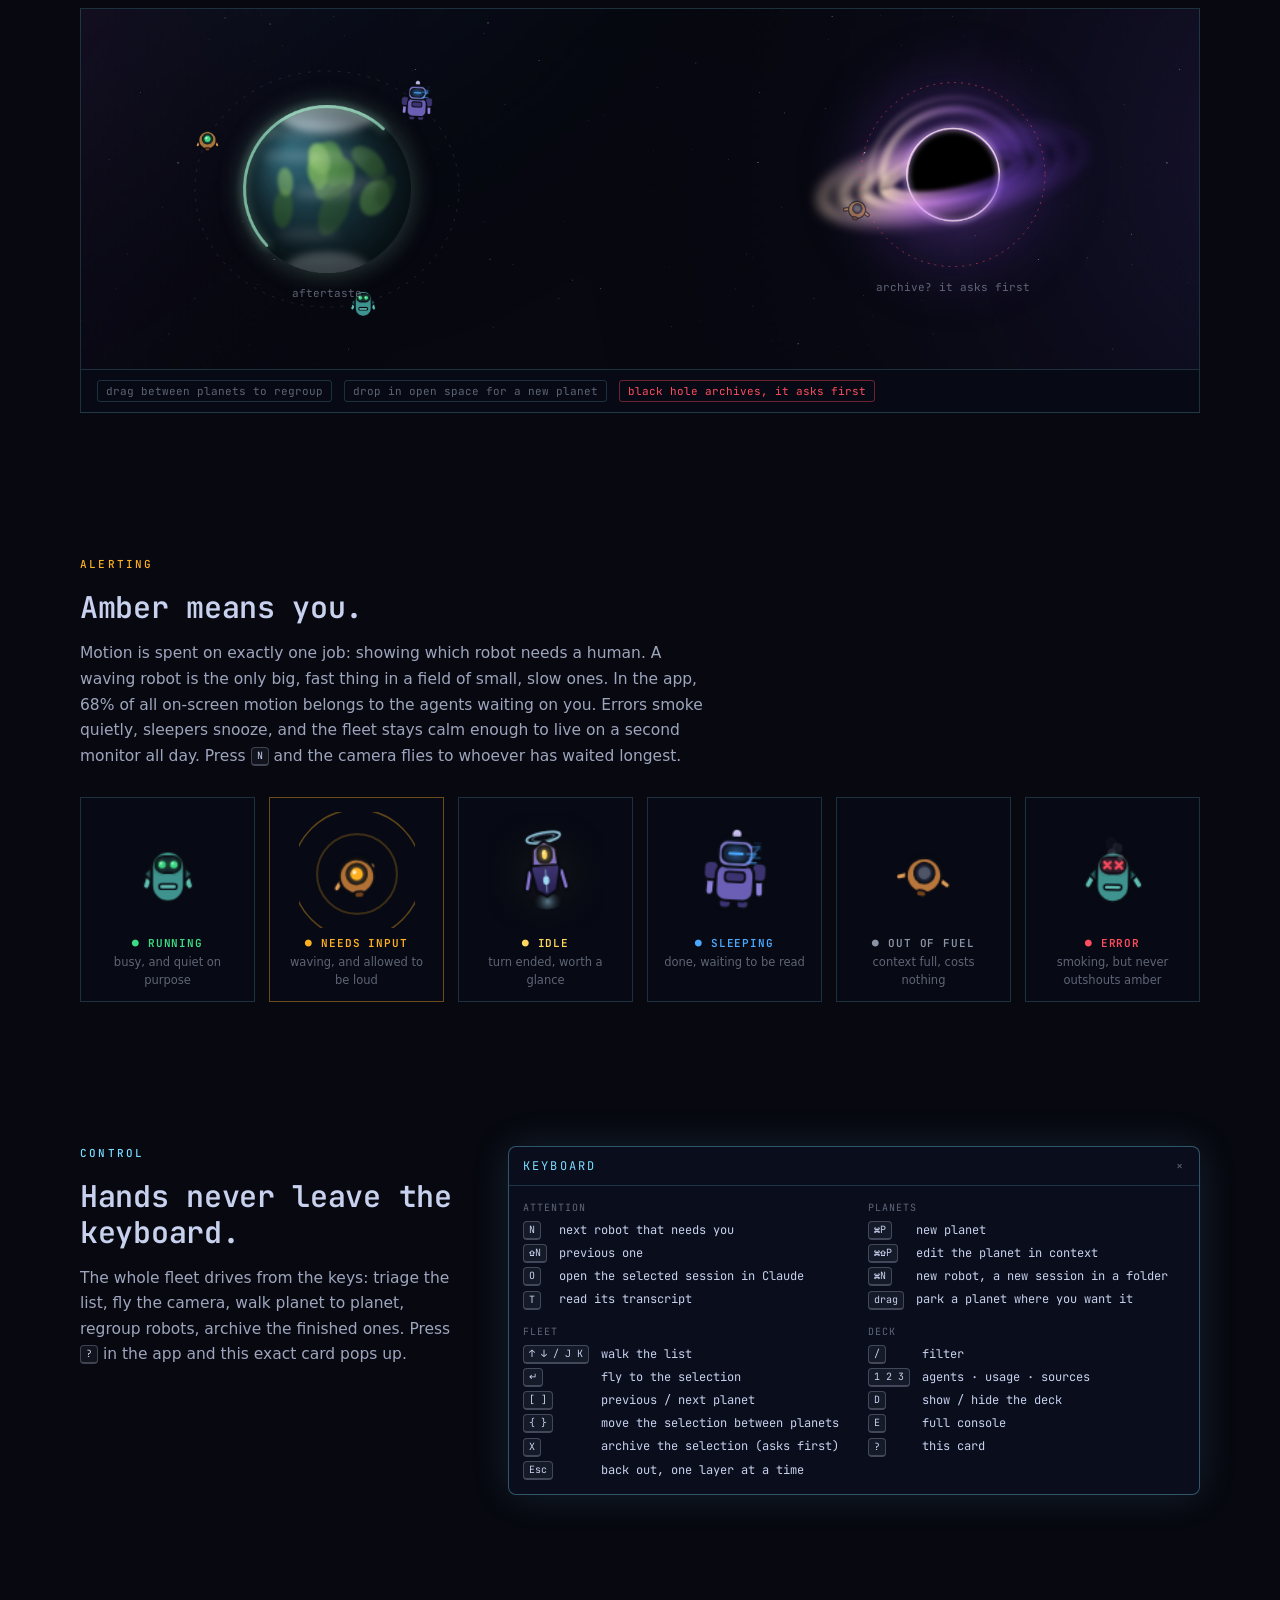
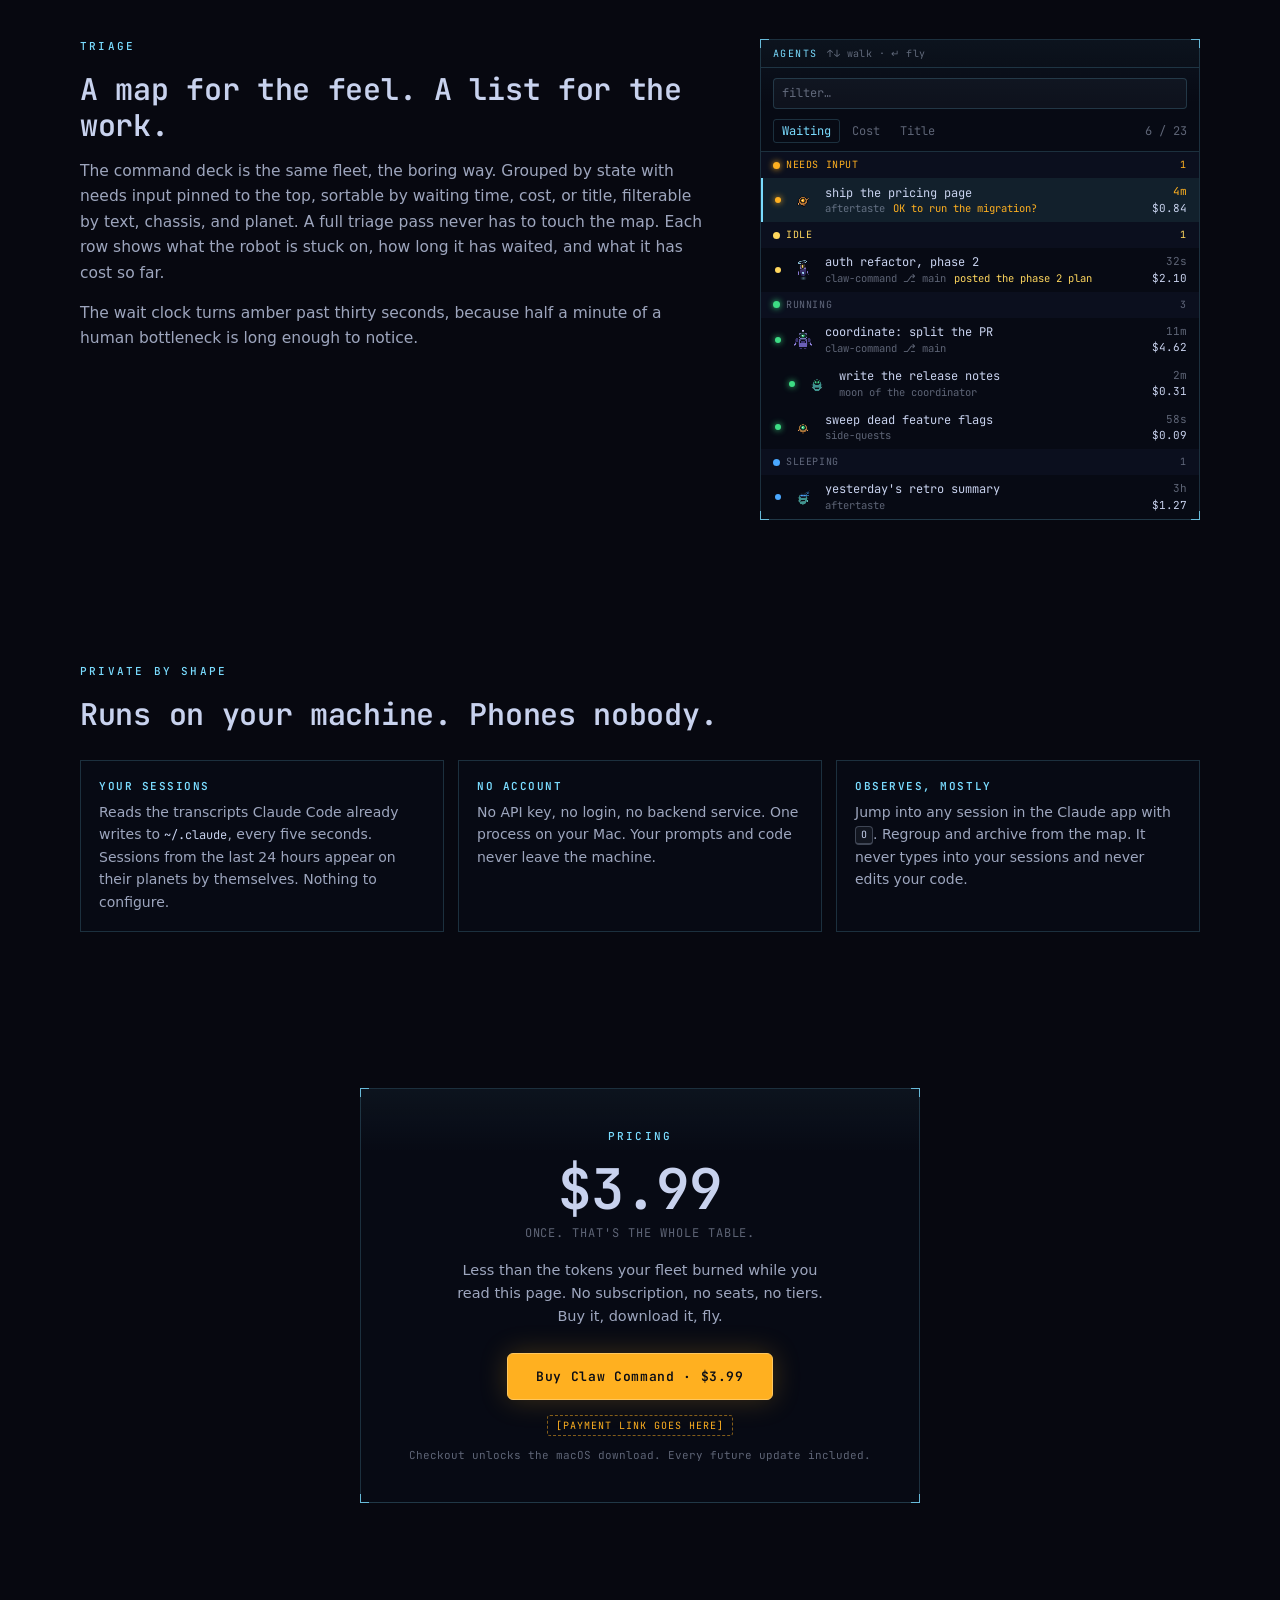
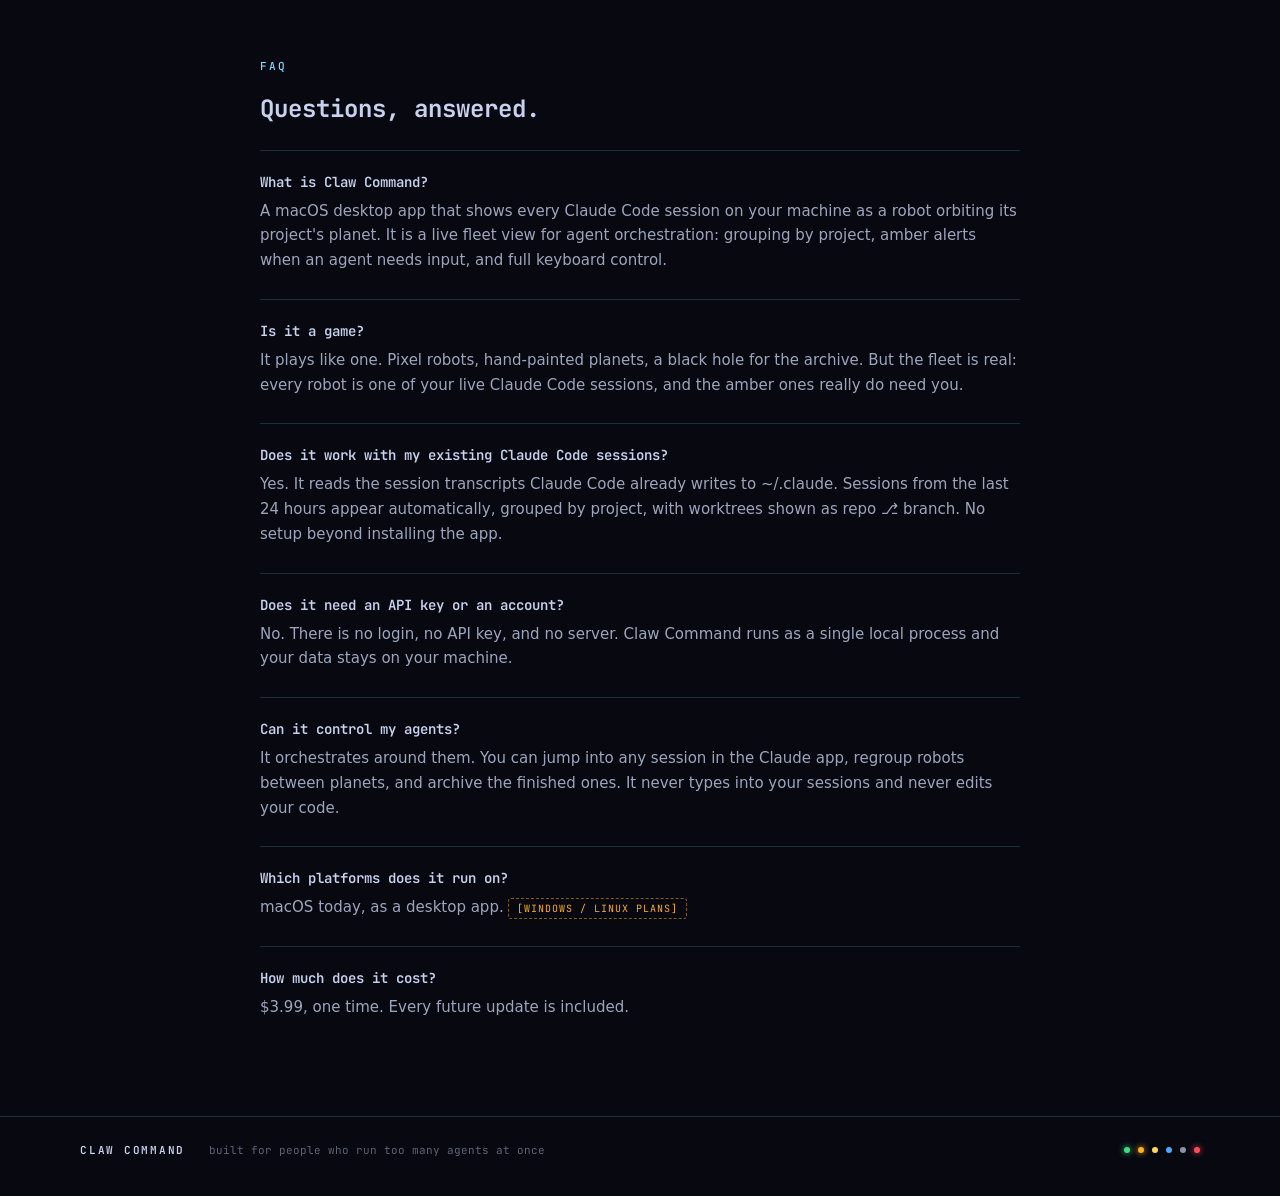
==== commit f2e1737b: "idle state: rebuild renderer bundle, add idle to demo fleet, cards, and deck" ====
--- a/index.html
+++ b/index.html
@@ -109,7 +109,8 @@
       <div class="hud">
         <span class="hud-title">LIVE FLEET</span>
         <span class="hud-stat"><i class="dot dot-green"></i>5 <span class="k">Running</span></span>
-        <span class="hud-stat"><i class="dot dot-amber"></i>2 <span class="k">Needs input</span></span>
+        <span class="hud-stat"><i class="dot dot-amber"></i>1 <span class="k">Needs input</span></span>
+        <span class="hud-stat"><i class="dot dot-idle"></i>1 <span class="k">Idle</span></span>
         <span class="hud-stat"><i class="dot dot-blue"></i>1 <span class="k">Sleeping</span></span>
         <span class="hud-stat"><i class="dot dot-grey"></i>1 <span class="k">Out of fuel</span></span>
         <span class="hud-stat"><i class="dot dot-red"></i>1 <span class="k">Error</span></span>
@@ -159,6 +160,11 @@
           <canvas id="card-attn"></canvas>
           <p class="card-label amber">● NEEDS INPUT</p>
           <p class="card-sub">waving, and allowed to be loud</p>
+        </div>
+        <div class="card">
+          <canvas id="card-idle"></canvas>
+          <p class="card-label idle">● IDLE</p>
+          <p class="card-sub">turn ended, worth a glance</p>
         </div>
         <div class="card">
           <canvas id="card-sleep"></canvas>
@@ -245,10 +251,10 @@
           <span class="on">Waiting</span>
           <span>Cost</span>
           <span>Title</span>
-          <span class="count">7 / 23</span>
+          <span class="count">6 / 23</span>
         </div>
         <div class="deck-list">
-          <div class="deck-group amber"><i class="dot-amber dot"></i>Needs input<span class="n">2</span></div>
+          <div class="deck-group amber"><i class="dot-amber dot"></i>Needs input<span class="n">1</span></div>
           <div class="deck-row selected">
             <i class="led amber"></i>
             <canvas class="ci" data-ch="haiku" data-anim="wave"></canvas>
@@ -258,12 +264,13 @@
             </div>
             <div class="row-figs"><span class="ago long">4m</span><span>$0.84</span></div>
           </div>
+          <div class="deck-group idle"><i class="dot-idle dot"></i>Idle<span class="n">1</span></div>
           <div class="deck-row">
-            <i class="led amber"></i>
-            <canvas class="ci" data-ch="fable" data-anim="wave"></canvas>
+            <i class="led idle"></i>
+            <canvas class="ci" data-ch="fable" data-anim="rest"></canvas>
             <div class="row-main">
               <div class="row-title">auth refactor, phase 2</div>
-              <div class="row-sub"><span>claw-command ⎇ main</span><span class="row-prompt">Pick a session store</span></div>
+              <div class="row-sub"><span>claw-command ⎇ main</span><span class="row-prompt idle">posted the phase 2 plan</span></div>
             </div>
             <div class="row-figs"><span class="ago">32s</span><span>$2.10</span></div>
           </div>
@@ -374,6 +381,7 @@
       <span class="footer-dots">
         <i class="dot-green dot"></i>
         <i class="dot-amber dot"></i>
+        <i class="dot-idle dot"></i>
         <i class="dot-blue dot"></i>
         <i class="dot-grey dot"></i>
         <i class="dot-red dot"></i>
--- a/assets/site.css
+++ b/assets/site.css
@@ -11,6 +11,7 @@
   --line: rgba(122, 220, 255, 0.18);
   --deck-bg: #0b0f1e;
   --amber: #ffb020;
+  --idle: #ffd75e;
   --red: #ff4d5e;
   --green: #3ddc84;
   --blue: #4aa8ff;
@@ -176,6 +177,7 @@
 .dot { width: 8px; height: 8px; border-radius: 50%; flex: none; }
 .dot-green { background: var(--green); box-shadow: 0 0 6px var(--green); }
 .dot-amber { background: var(--amber); box-shadow: 0 0 6px var(--amber); }
+.dot-idle { background: var(--idle); }
 .dot-blue { background: var(--blue); }
 .dot-grey { background: var(--grey); }
 .dot-red { background: var(--red); box-shadow: 0 0 6px var(--red); }
@@ -220,13 +222,14 @@
 .chip.red { border-color: rgba(255, 77, 94, 0.4); color: var(--red); }
 
 /* attention cards */
-.cards { display: grid; grid-template-columns: repeat(5, minmax(0, 1fr)); gap: 14px; }
+.cards { display: grid; grid-template-columns: repeat(6, minmax(0, 1fr)); gap: 14px; }
 .card { border: 1px solid var(--line); background: rgba(9, 12, 24, 0.55); padding: 14px 14px 12px; text-align: center; }
 .card.amber { border-color: rgba(255, 176, 32, 0.4); }
 .card canvas { display: block; width: 116px; height: 116px; margin: 0 auto; max-width: 100%; }
 .card-label { margin: 8px 0 4px; font: 600 11px var(--mono); letter-spacing: 0.08em; }
 .card-label.green { color: var(--green); }
 .card-label.amber { color: var(--amber); }
+.card-label.idle { color: var(--idle); }
 .card-label.blue { color: var(--blue); }
 .card-label.grey { color: var(--grey); }
 .card-label.red { color: var(--red); }
@@ -304,6 +307,7 @@
   font-size: 10px;
 }
 .deck-group.amber { color: var(--amber); }
+.deck-group.idle { color: var(--idle); }
 .deck-group .n { margin-left: auto; font-variant-numeric: tabular-nums; }
 .deck-group .dot, .deck-group i { width: 7px; height: 7px; border-radius: 50%; }
 .deck-row { display: flex; align-items: center; gap: 10px; padding: 6px 12px; border-left: 2px solid transparent; }
@@ -312,12 +316,14 @@
 .led { width: 6px; height: 6px; border-radius: 50%; flex: none; }
 .led.green { background: var(--green); box-shadow: 0 0 6px var(--green); }
 .led.amber { background: var(--amber); box-shadow: 0 0 6px var(--amber); }
+.led.idle { background: var(--idle); }
 .led.blue { background: var(--blue); }
 .deck-row canvas { width: 24px; height: 24px; flex: none; }
 .row-main { flex: 1; min-width: 0; }
 .row-title { white-space: nowrap; overflow: hidden; text-overflow: ellipsis; }
 .row-sub { display: flex; gap: 8px; color: var(--text-dim); font-size: 10.5px; white-space: nowrap; overflow: hidden; }
 .row-prompt { color: var(--amber); overflow: hidden; text-overflow: ellipsis; }
+.row-prompt.idle { color: var(--idle); }
 .row-figs { display: flex; flex-direction: column; align-items: flex-end; gap: 1px; font-size: 11px; }
 .row-figs .ago { color: var(--text-dim); }
 .row-figs .ago.long { color: var(--amber); }
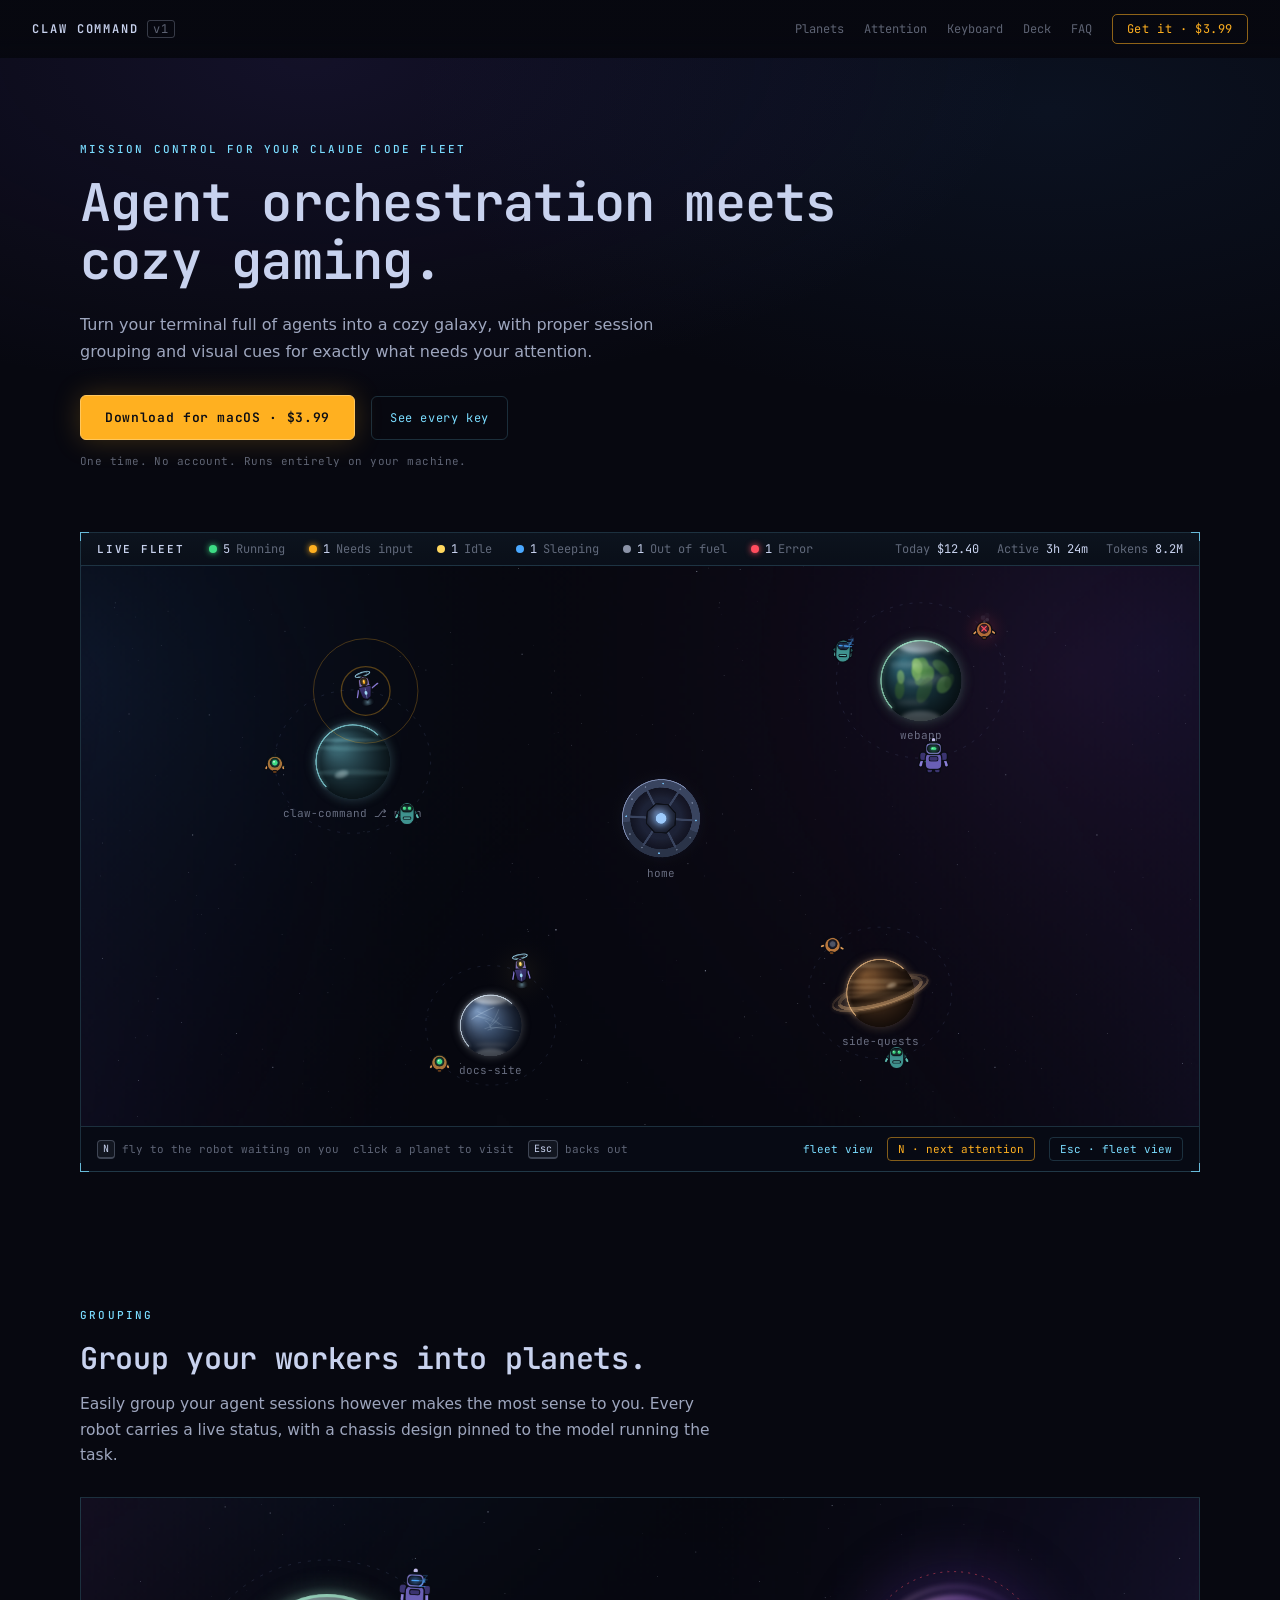
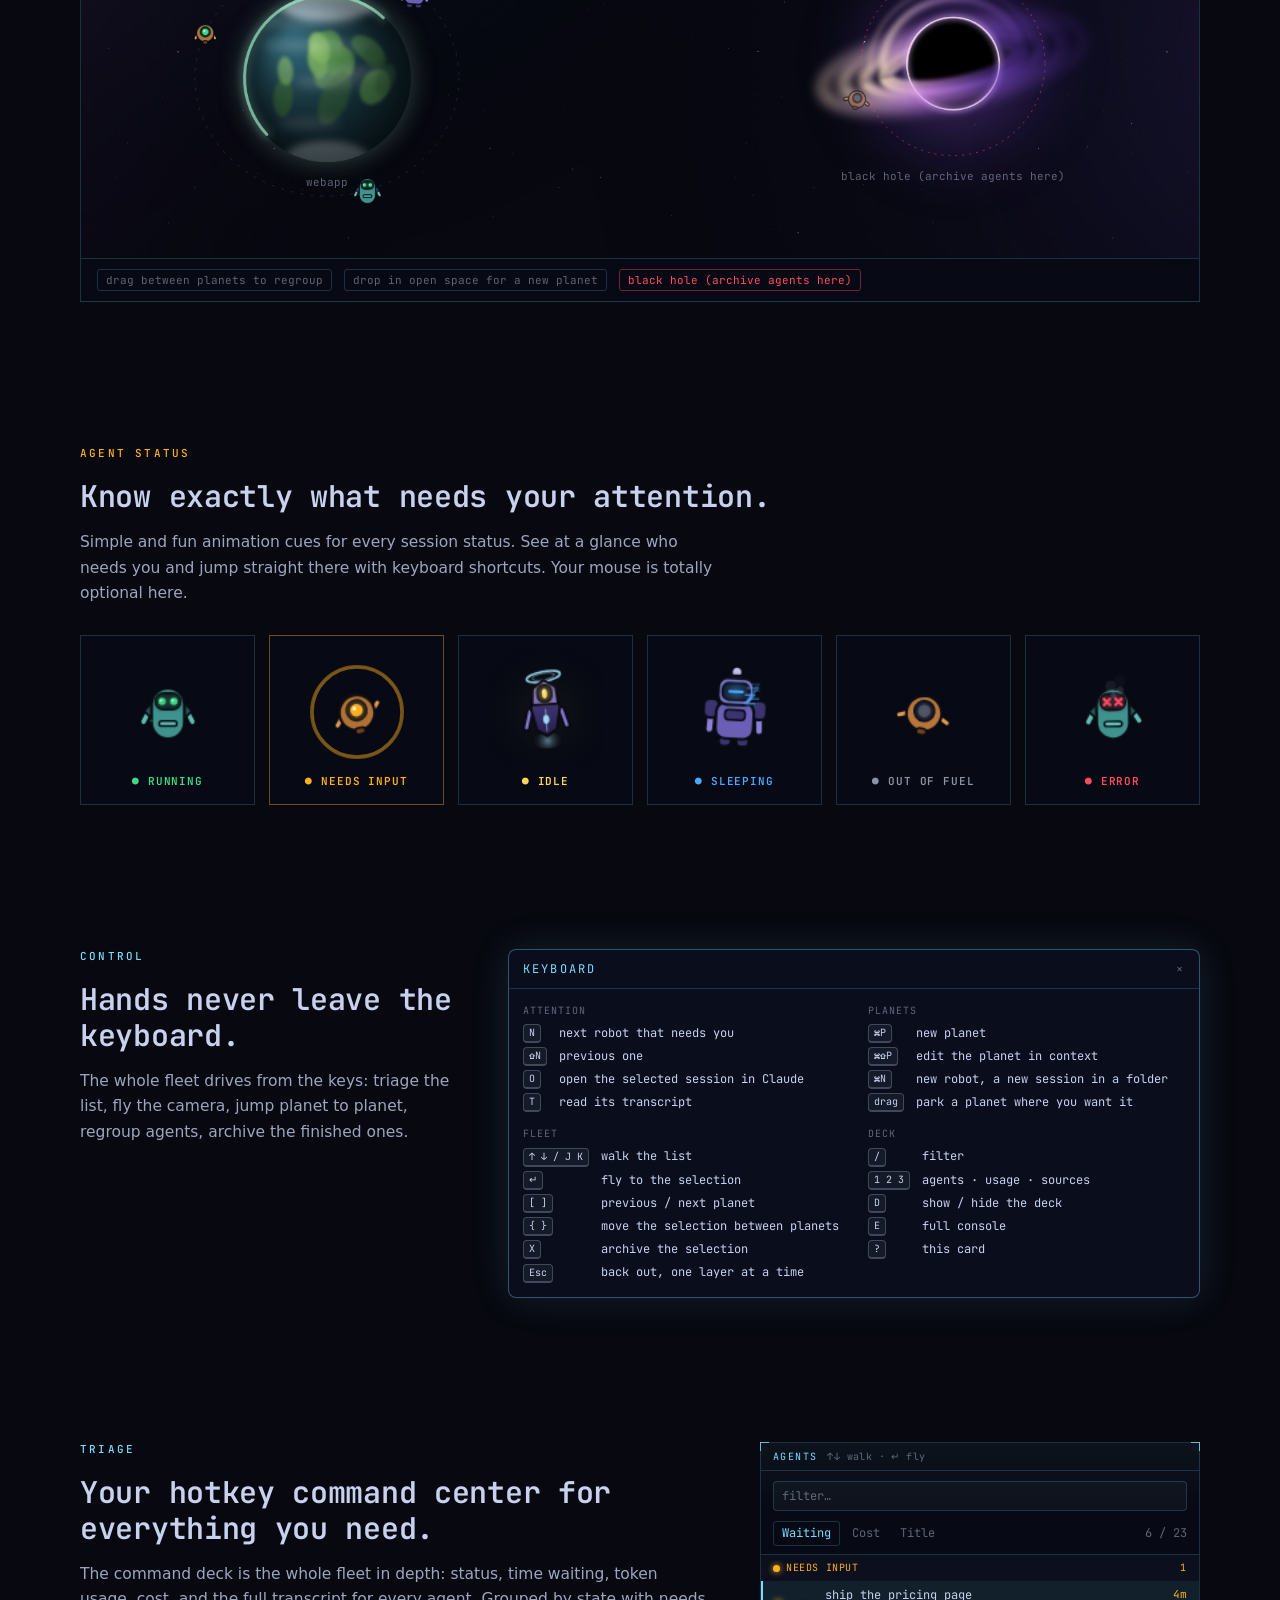
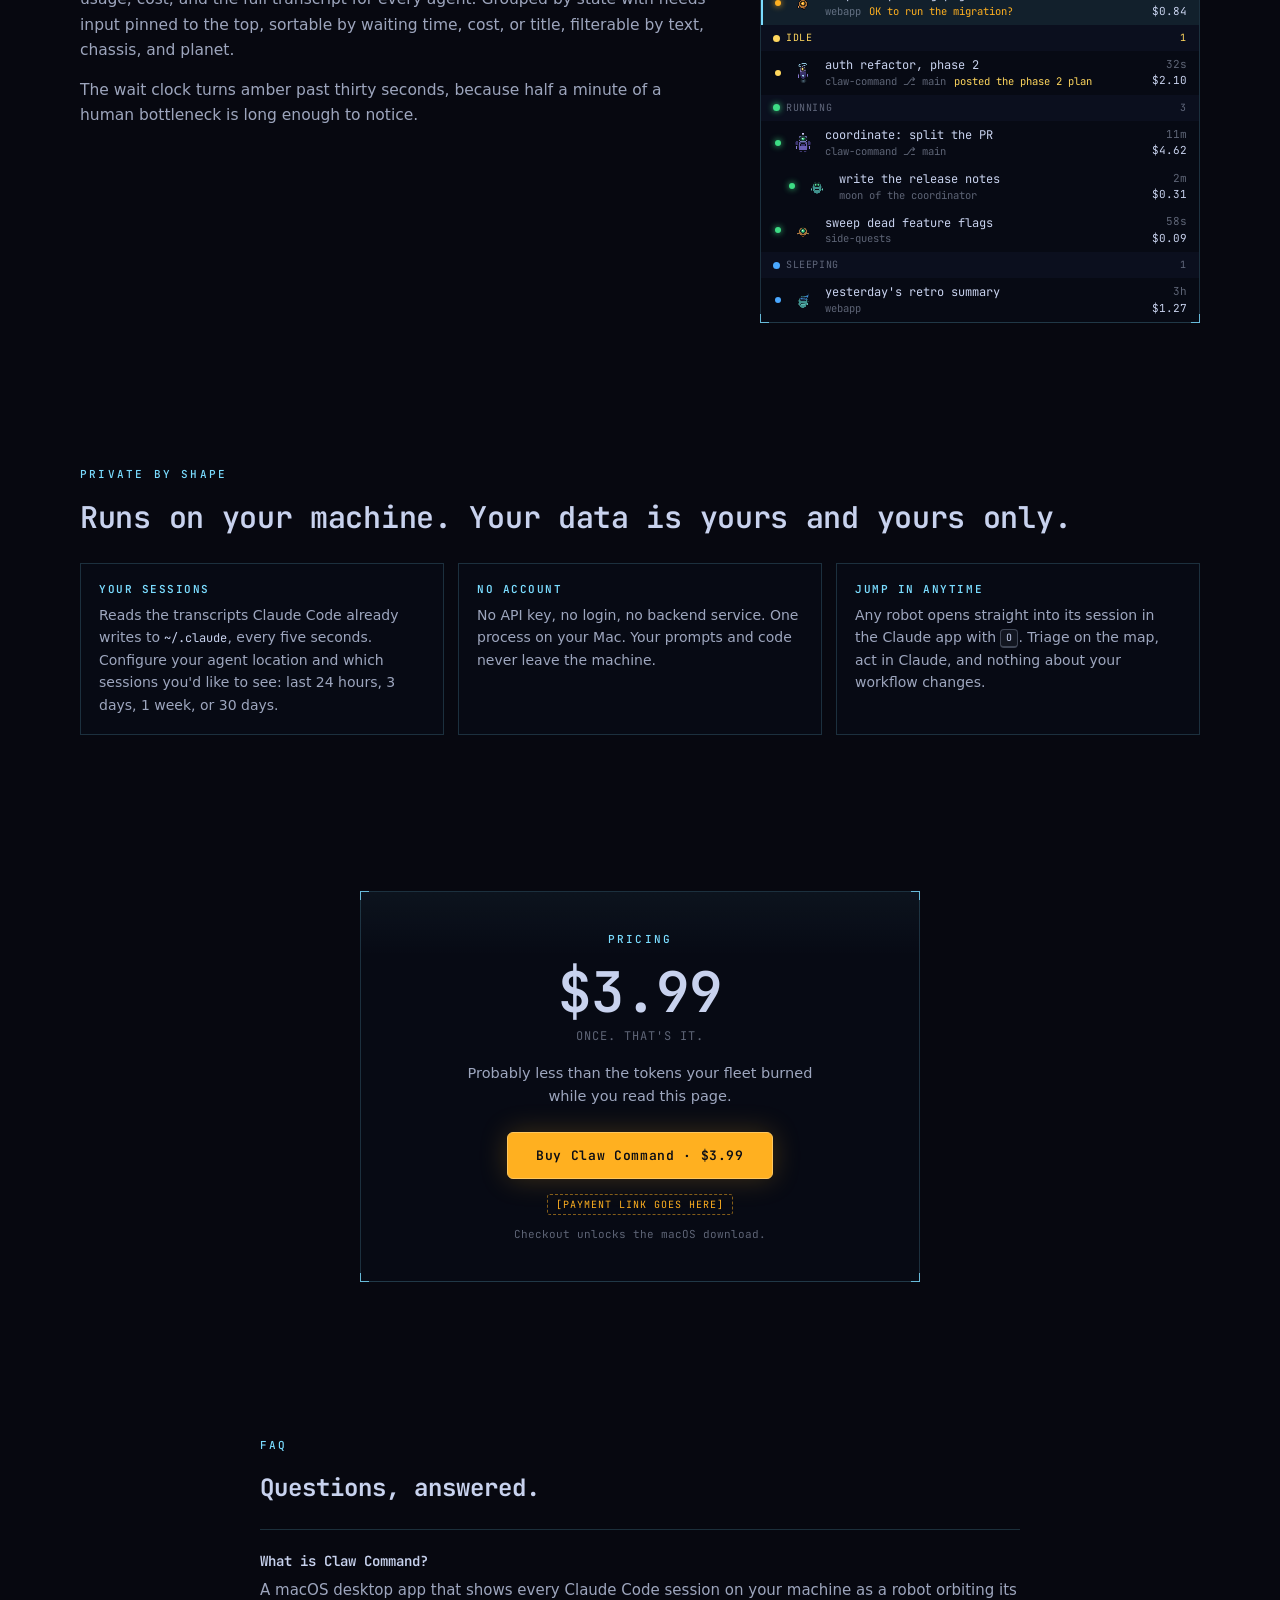
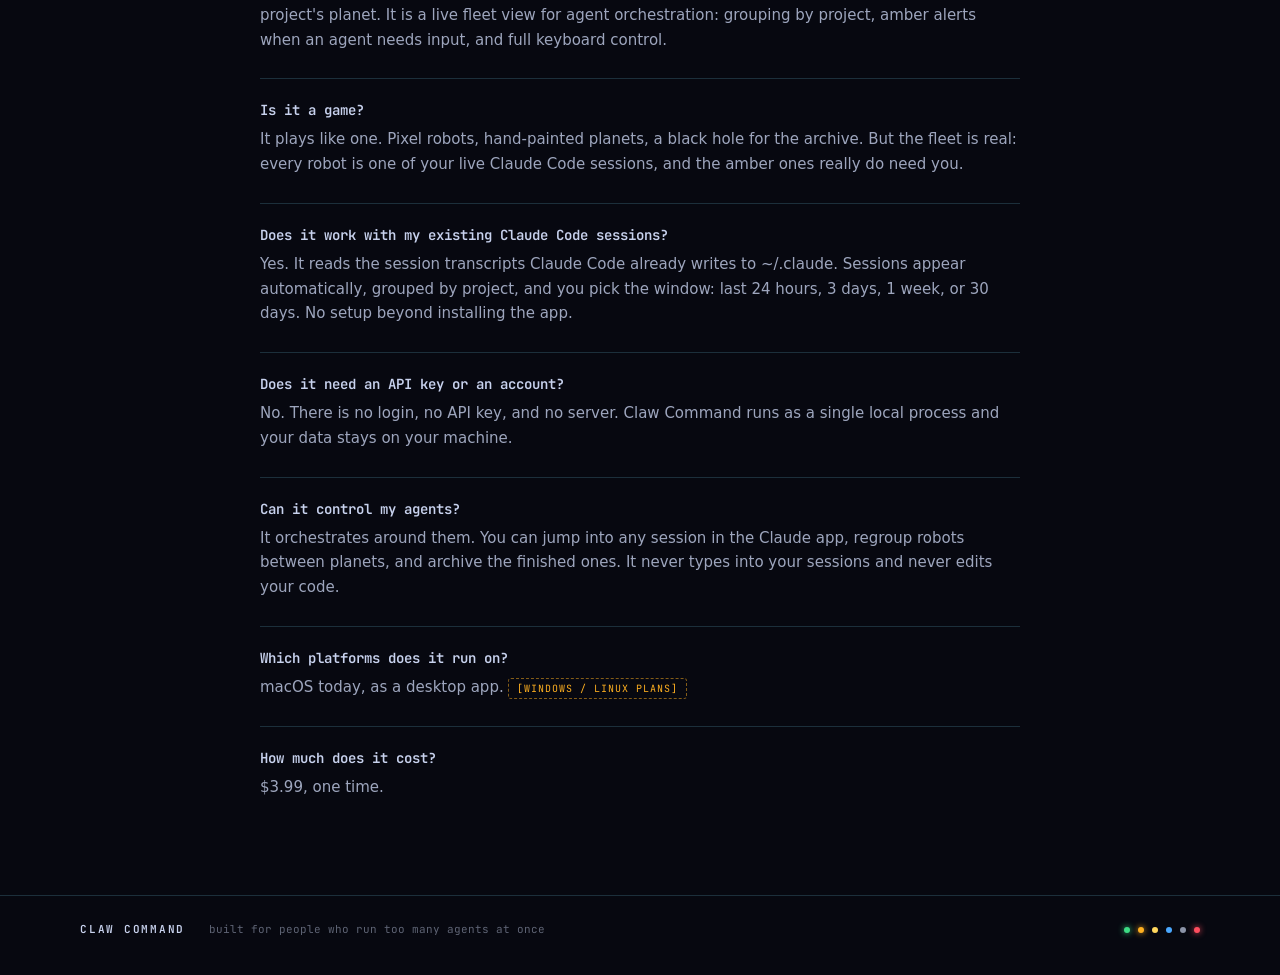
==== commit 33de5811: "copy pass: hero swap, status section, deck reframe, pricing trim" ====
--- a/index.html
+++ b/index.html
@@ -50,7 +50,7 @@
       {
         "@type": "Question",
         "name": "Does it work with my existing Claude Code sessions?",
-        "acceptedAnswer": { "@type": "Answer", "text": "Yes. It reads the session transcripts Claude Code already writes to ~/.claude. Sessions from the last 24 hours appear automatically, grouped by project, with worktrees shown as repo and branch. No setup beyond installing the app." }
+        "acceptedAnswer": { "@type": "Answer", "text": "Yes. It reads the session transcripts Claude Code already writes to ~/.claude. Sessions appear automatically, grouped by project, and you pick the window: last 24 hours, 3 days, 1 week, or 30 days. No setup beyond installing the app." }
       },
       {
         "@type": "Question",
@@ -70,7 +70,7 @@
       {
         "@type": "Question",
         "name": "How much does it cost?",
-        "acceptedAnswer": { "@type": "Answer", "text": "$3.99, one time. Every future update is included." }
+        "acceptedAnswer": { "@type": "Answer", "text": "$3.99, one time." }
       }
     ]
   }
@@ -92,9 +92,9 @@
 
   <header class="hero">
     <div class="wrap">
-      <p class="kicker">Agent orchestration meets cozy gaming</p>
-      <h1>Mission control for your Claude Code fleet.</h1>
-      <p class="hero-sub">Every session is a little robot. Every project is a planet. Claw Command turns a terminal full of agents into a calm, glanceable galaxy, and waves at you the moment one of them needs a human.</p>
+      <p class="kicker">Mission control for your Claude Code fleet</p>
+      <h1>Agent orchestration meets cozy gaming.</h1>
+      <p class="hero-sub">Turn your terminal full of agents into a cozy galaxy, with proper session grouping and visual cues for exactly what needs your attention.</p>
       <div class="hero-ctas">
         <a class="btn-primary" href="#pricing">Download for macOS · $3.99</a>
         <a class="btn-ghost" href="#keyboard">See every key</a>
@@ -118,7 +118,6 @@
       </div>
       <canvas id="demo-canvas"></canvas>
       <div class="demo-hints">
-        <span>This is the real renderer, not a video.</span>
         <span><kbd>N</kbd> fly to the robot waiting on you</span>
         <span>click a planet to visit</span>
         <span><kbd>Esc</kbd> backs out</span>
@@ -132,14 +131,14 @@
   <section id="planets" class="section">
     <div class="wrap">
       <p class="kicker">Grouping</p>
-      <h2>Every project is a planet.</h2>
-      <p class="section-copy">Repos become planets, and worktrees fly under their own flag as repo ⎇ branch. Robots orbit the project they belong to, so one glance tells you what each crew of agents is up to. Drag a robot to another planet to regroup it. Drop one in open space and it gets a planet of its own. Drag one into the black hole to archive it, and yes, it asks first.</p>
+      <h2>Group your workers into planets.</h2>
+      <p class="section-copy">Easily group your agent sessions however makes the most sense to you. Every robot carries a live status, with a chassis design pinned to the model running the task.</p>
       <div class="pane">
         <canvas id="orbits-canvas"></canvas>
         <div class="chips">
           <span class="chip">drag between planets to regroup</span>
           <span class="chip">drop in open space for a new planet</span>
-          <span class="chip red">black hole archives, it asks first</span>
+          <span class="chip red">black hole (archive agents here)</span>
         </div>
       </div>
     </div>
@@ -147,39 +146,33 @@
 
   <section id="attention" class="section">
     <div class="wrap">
-      <p class="kicker kicker-amber">Alerting</p>
-      <h2>Amber means you.</h2>
-      <p class="section-copy">Motion is spent on exactly one job: showing which robot needs a human. A waving robot is the only big, fast thing in a field of small, slow ones. In the app, 68% of all on-screen motion belongs to the agents waiting on you. Errors smoke quietly, sleepers snooze, and the fleet stays calm enough to live on a second monitor all day. Press <kbd>N</kbd> and the camera flies to whoever has waited longest.</p>
+      <p class="kicker kicker-amber">Agent status</p>
+      <h2>Know exactly what needs your attention.</h2>
+      <p class="section-copy">Simple and fun animation cues for every session status. See at a glance who needs you and jump straight there with keyboard shortcuts. Your mouse is totally optional here.</p>
       <div class="cards">
         <div class="card">
           <canvas id="card-running"></canvas>
           <p class="card-label green">● RUNNING</p>
-          <p class="card-sub">busy, and quiet on purpose</p>
         </div>
         <div class="card amber">
           <canvas id="card-attn"></canvas>
           <p class="card-label amber">● NEEDS INPUT</p>
-          <p class="card-sub">waving, and allowed to be loud</p>
         </div>
         <div class="card">
           <canvas id="card-idle"></canvas>
           <p class="card-label idle">● IDLE</p>
-          <p class="card-sub">turn ended, worth a glance</p>
         </div>
         <div class="card">
           <canvas id="card-sleep"></canvas>
           <p class="card-label blue">● SLEEPING</p>
-          <p class="card-sub">done, waiting to be read</p>
         </div>
         <div class="card">
           <canvas id="card-fuel"></canvas>
           <p class="card-label grey">● OUT OF FUEL</p>
-          <p class="card-sub">context full, costs nothing</p>
         </div>
         <div class="card">
           <canvas id="card-error"></canvas>
           <p class="card-label red">● ERROR</p>
-          <p class="card-sub">smoking, but never outshouts amber</p>
         </div>
       </div>
     </div>
@@ -190,7 +183,7 @@
       <div>
         <p class="kicker">Control</p>
         <h2>Hands never leave the keyboard.</h2>
-        <p class="section-copy">The whole fleet drives from the keys: triage the list, fly the camera, walk planet to planet, regroup robots, archive the finished ones. Press <kbd>?</kbd> in the app and this exact card pops up.</p>
+        <p class="section-copy">The whole fleet drives from the keys: triage the list, fly the camera, jump planet to planet, regroup agents, archive the finished ones.</p>
       </div>
       <div class="helpcard">
         <div class="helpcard-head">KEYBOARD<span class="x">×</span></div>
@@ -209,7 +202,7 @@
               <dt><kbd>↵</kbd></dt><dd>fly to the selection</dd>
               <dt><kbd>[ ]</kbd></dt><dd>previous / next planet</dd>
               <dt><kbd>{ }</kbd></dt><dd>move the selection between planets</dd>
-              <dt><kbd>X</kbd></dt><dd>archive the selection (asks first)</dd>
+              <dt><kbd>X</kbd></dt><dd>archive the selection</dd>
               <dt><kbd>Esc</kbd></dt><dd>back out, one layer at a time</dd>
             </dl>
           </div>
@@ -239,8 +232,8 @@
     <div class="wrap deck-grid">
       <div>
         <p class="kicker">Triage</p>
-        <h2>A map for the feel. A list for the work.</h2>
-        <p class="section-copy">The command deck is the same fleet, the boring way. Grouped by state with needs input pinned to the top, sortable by waiting time, cost, or title, filterable by text, chassis, and planet. A full triage pass never has to touch the map. Each row shows what the robot is stuck on, how long it has waited, and what it has cost so far.</p>
+        <h2>Your hotkey command center for everything you need.</h2>
+        <p class="section-copy">The command deck is the whole fleet in depth: status, time waiting, token usage, cost, and the full transcript for every agent. Grouped by state with needs input pinned to the top, sortable by waiting time, cost, or title, filterable by text, chassis, and planet.</p>
         <p class="section-copy">The wait clock turns amber past thirty seconds, because half a minute of a human bottleneck is long enough to notice.</p>
       </div>
       <div class="pane deck">
@@ -260,7 +253,7 @@
             <canvas class="ci" data-ch="haiku" data-anim="wave"></canvas>
             <div class="row-main">
               <div class="row-title">ship the pricing page</div>
-              <div class="row-sub"><span>aftertaste</span><span class="row-prompt">OK to run the migration?</span></div>
+              <div class="row-sub"><span>webapp</span><span class="row-prompt">OK to run the migration?</span></div>
             </div>
             <div class="row-figs"><span class="ago long">4m</span><span>$0.84</span></div>
           </div>
@@ -308,7 +301,7 @@
             <canvas class="ci" data-ch="sonnet" data-anim="sleep"></canvas>
             <div class="row-main">
               <div class="row-title">yesterday's retro summary</div>
-              <div class="row-sub"><span>aftertaste</span></div>
+              <div class="row-sub"><span>webapp</span></div>
             </div>
             <div class="row-figs"><span class="ago">3h</span><span>$1.27</span></div>
           </div>
@@ -320,19 +313,19 @@
   <section id="local" class="section">
     <div class="wrap">
       <p class="kicker">Private by shape</p>
-      <h2>Runs on your machine. Phones nobody.</h2>
+      <h2>Runs on your machine. Your data is yours and yours only.</h2>
       <div class="local-grid">
         <div class="local-card">
           <h3>Your sessions</h3>
-          <p>Reads the transcripts Claude Code already writes to <span class="path">~/.claude</span>, every five seconds. Sessions from the last 24 hours appear on their planets by themselves. Nothing to configure.</p>
+          <p>Reads the transcripts Claude Code already writes to <span class="path">~/.claude</span>, every five seconds. Configure your agent location and which sessions you'd like to see: last 24 hours, 3 days, 1 week, or 30 days.</p>
         </div>
         <div class="local-card">
           <h3>No account</h3>
           <p>No API key, no login, no backend service. One process on your Mac. Your prompts and code never leave the machine.</p>
         </div>
         <div class="local-card">
-          <h3>Observes, mostly</h3>
-          <p>Jump into any session in the Claude app with <kbd>O</kbd>. Regroup and archive from the map. It never types into your sessions and never edits your code.</p>
+          <h3>Jump in anytime</h3>
+          <p>Any robot opens straight into its session in the Claude app with <kbd>O</kbd>. Triage on the map, act in Claude, and nothing about your workflow changes.</p>
         </div>
       </div>
     </div>
@@ -343,11 +336,11 @@
       <i class="corner tl"></i><i class="corner tr"></i><i class="corner bl"></i><i class="corner br"></i>
       <p class="kicker">Pricing</p>
       <p class="price">$3.99</p>
-      <p class="price-sub">ONCE. THAT'S THE WHOLE TABLE.</p>
-      <p class="blurb">Less than the tokens your fleet burned while you read this page. No subscription, no seats, no tiers. Buy it, download it, fly.</p>
+      <p class="price-sub">ONCE. THAT'S IT.</p>
+      <p class="blurb">Probably less than the tokens your fleet burned while you read this page.</p>
       <a class="btn-primary" href="#pricing">Buy Claw Command · $3.99</a>
       <p class="ph-wrap"><span class="ph">[PAYMENT LINK GOES HERE]</span></p>
-      <p class="fine">Checkout unlocks the macOS download. Every future update included.</p>
+      <p class="fine">Checkout unlocks the macOS download.</p>
     </div>
   </section>
 
@@ -361,7 +354,7 @@
         <dt>Is it a game?</dt>
         <dd>It plays like one. Pixel robots, hand-painted planets, a black hole for the archive. But the fleet is real: every robot is one of your live Claude Code sessions, and the amber ones really do need you.</dd>
         <dt>Does it work with my existing Claude Code sessions?</dt>
-        <dd>Yes. It reads the session transcripts Claude Code already writes to ~/.claude. Sessions from the last 24 hours appear automatically, grouped by project, with worktrees shown as repo ⎇ branch. No setup beyond installing the app.</dd>
+        <dd>Yes. It reads the session transcripts Claude Code already writes to ~/.claude. Sessions appear automatically, grouped by project, and you pick the window: last 24 hours, 3 days, 1 week, or 30 days. No setup beyond installing the app.</dd>
         <dt>Does it need an API key or an account?</dt>
         <dd>No. There is no login, no API key, and no server. Claw Command runs as a single local process and your data stays on your machine.</dd>
         <dt>Can it control my agents?</dt>
@@ -369,7 +362,7 @@
         <dt>Which platforms does it run on?</dt>
         <dd>macOS today, as a desktop app. <span class="ph">[WINDOWS / LINUX PLANS]</span></dd>
         <dt>How much does it cost?</dt>
-        <dd>$3.99, one time. Every future update is included.</dd>
+        <dd>$3.99, one time.</dd>
       </dl>
     </div>
   </section>
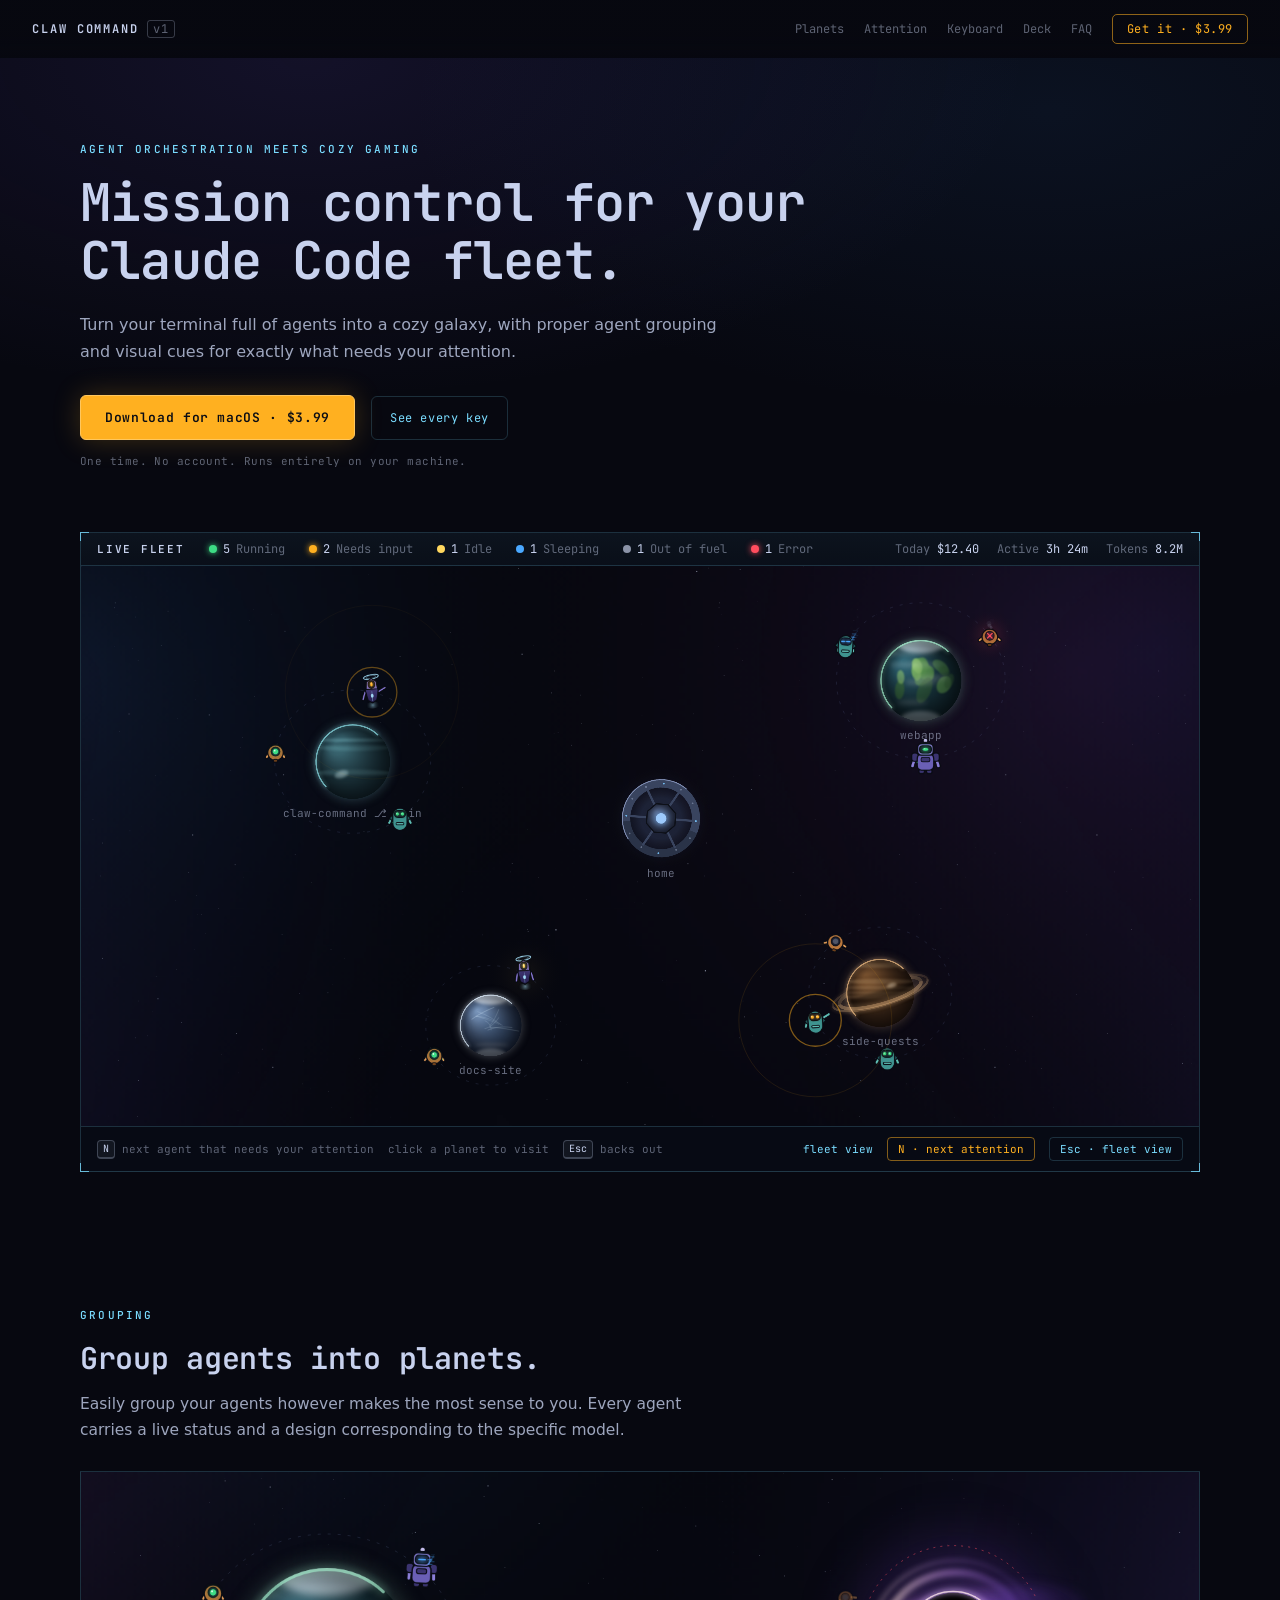
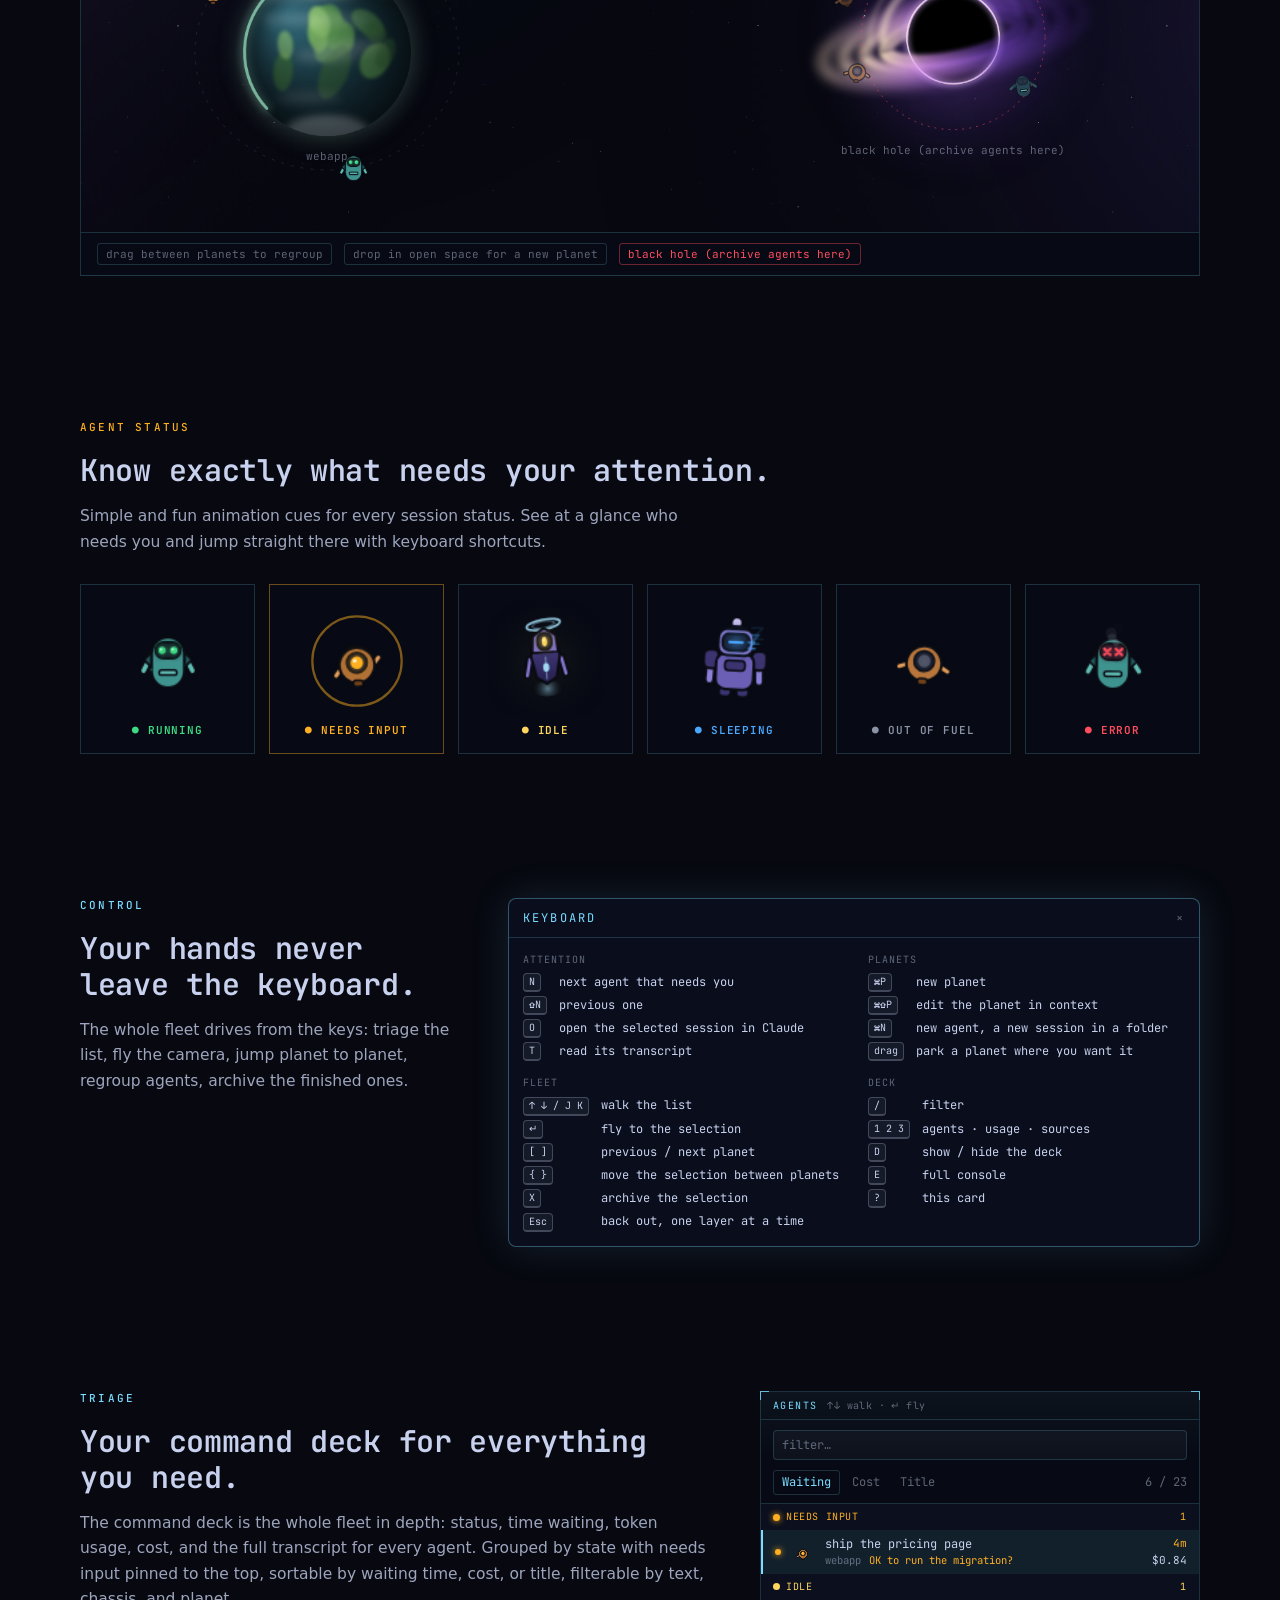
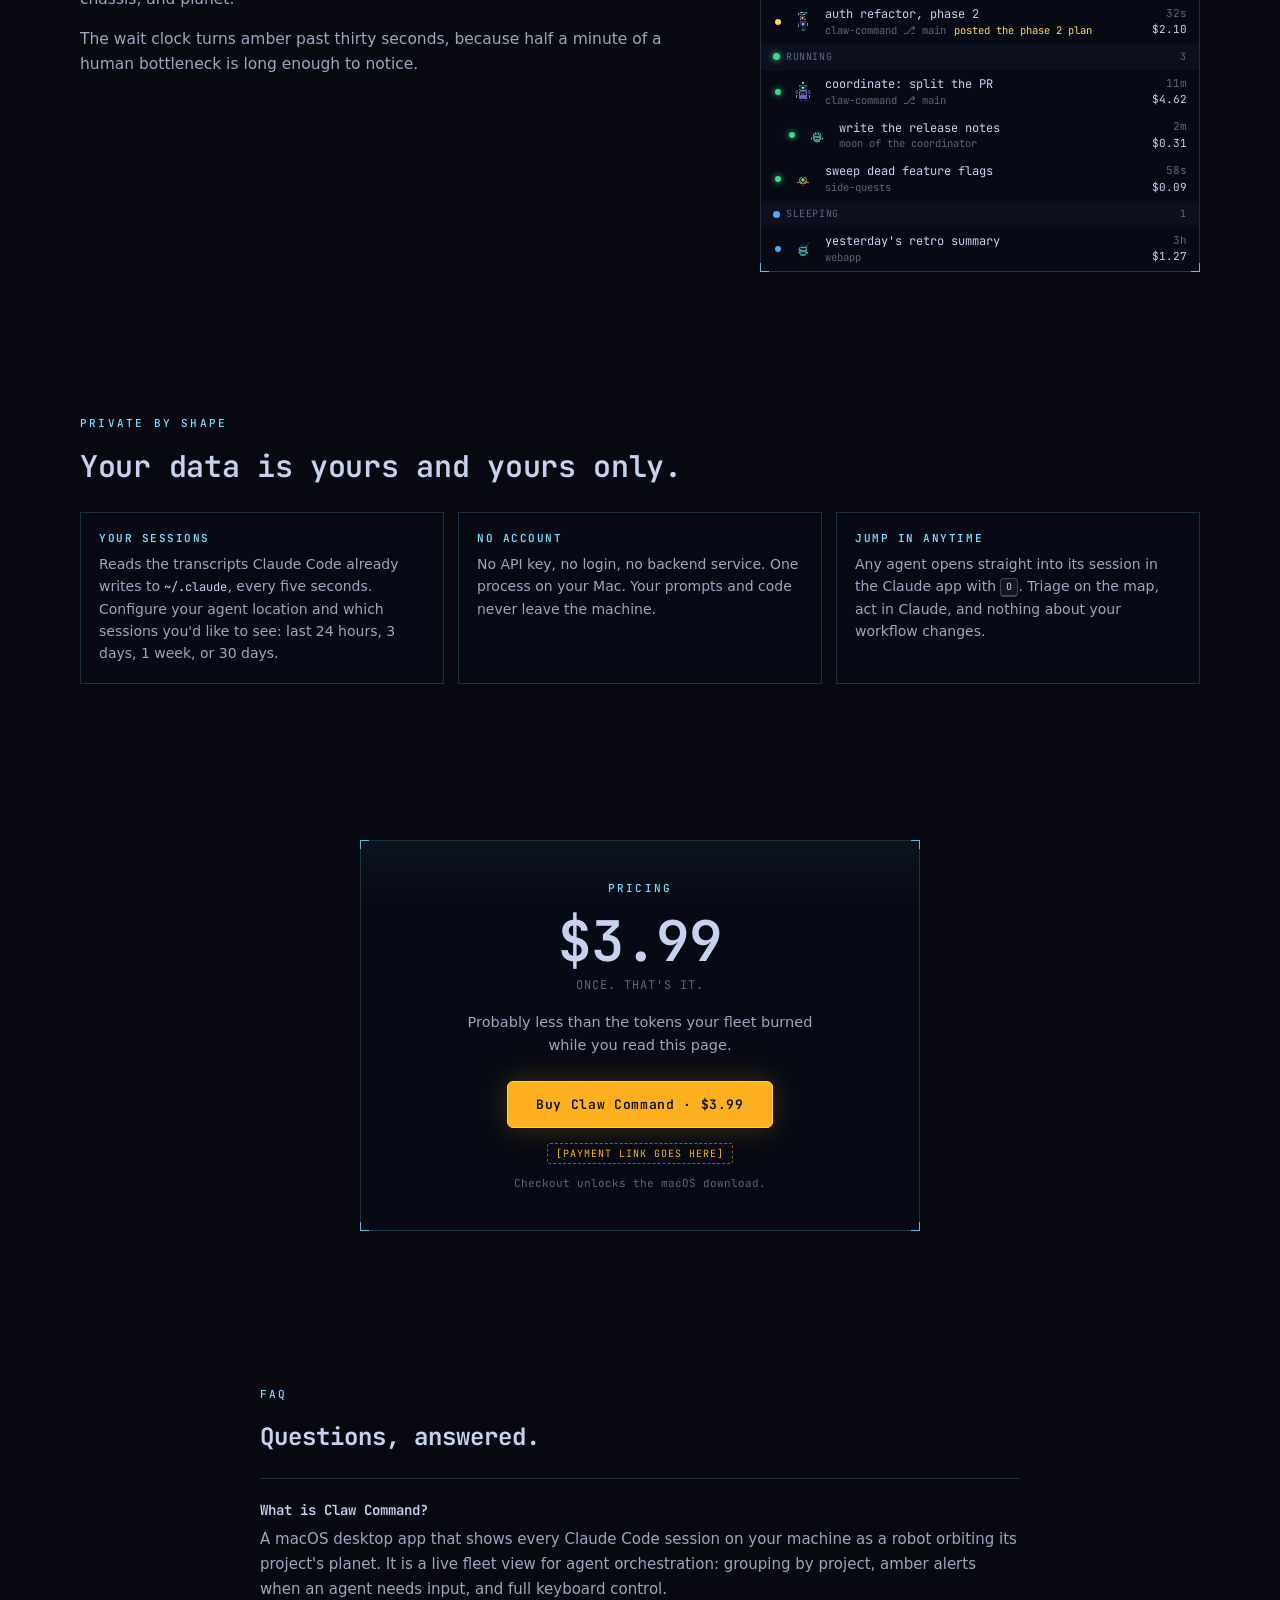
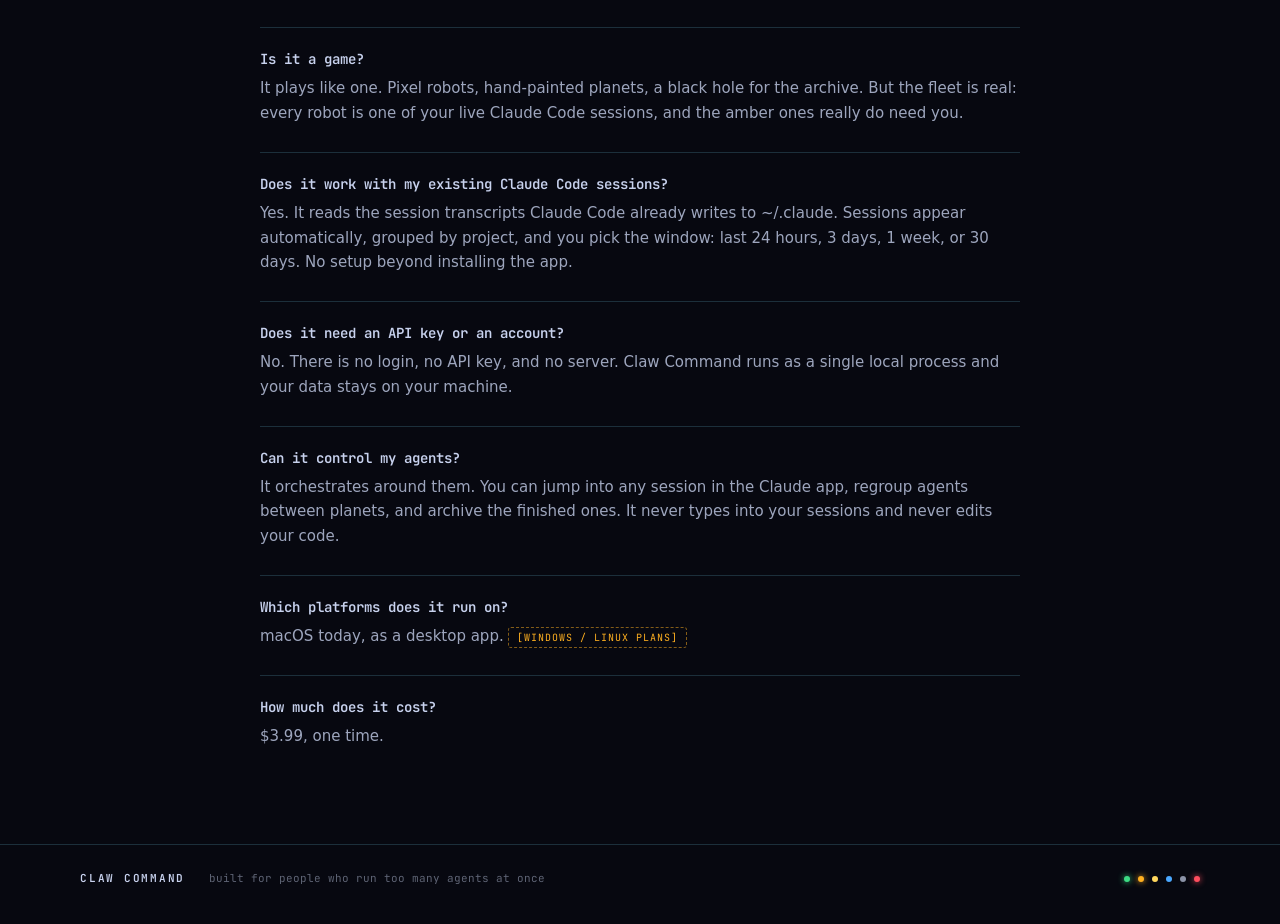
==== commit 4346252d: "copy round 2: hero swap back, agents everywhere, second amber, archived pair" ====
--- a/index.html
+++ b/index.html
@@ -60,7 +60,7 @@
       {
         "@type": "Question",
         "name": "Can it control my agents?",
-        "acceptedAnswer": { "@type": "Answer", "text": "It orchestrates around them. You can jump into any session in the Claude app, regroup robots between planets, and archive the finished ones. It never types into your sessions and never edits your code." }
+        "acceptedAnswer": { "@type": "Answer", "text": "It orchestrates around them. You can jump into any session in the Claude app, regroup agents between planets, and archive the finished ones. It never types into your sessions and never edits your code." }
       },
       {
         "@type": "Question",
@@ -92,9 +92,9 @@
 
   <header class="hero">
     <div class="wrap">
-      <p class="kicker">Mission control for your Claude Code fleet</p>
-      <h1>Agent orchestration meets cozy gaming.</h1>
-      <p class="hero-sub">Turn your terminal full of agents into a cozy galaxy, with proper session grouping and visual cues for exactly what needs your attention.</p>
+      <p class="kicker">Agent orchestration meets cozy gaming</p>
+      <h1>Mission control for your Claude Code fleet.</h1>
+      <p class="hero-sub">Turn your terminal full of agents into a cozy galaxy, with proper agent grouping and visual cues for exactly what needs your attention.</p>
       <div class="hero-ctas">
         <a class="btn-primary" href="#pricing">Download for macOS · $3.99</a>
         <a class="btn-ghost" href="#keyboard">See every key</a>
@@ -109,7 +109,7 @@
       <div class="hud">
         <span class="hud-title">LIVE FLEET</span>
         <span class="hud-stat"><i class="dot dot-green"></i>5 <span class="k">Running</span></span>
-        <span class="hud-stat"><i class="dot dot-amber"></i>1 <span class="k">Needs input</span></span>
+        <span class="hud-stat"><i class="dot dot-amber"></i>2 <span class="k">Needs input</span></span>
         <span class="hud-stat"><i class="dot dot-idle"></i>1 <span class="k">Idle</span></span>
         <span class="hud-stat"><i class="dot dot-blue"></i>1 <span class="k">Sleeping</span></span>
         <span class="hud-stat"><i class="dot dot-grey"></i>1 <span class="k">Out of fuel</span></span>
@@ -118,7 +118,7 @@
       </div>
       <canvas id="demo-canvas"></canvas>
       <div class="demo-hints">
-        <span><kbd>N</kbd> fly to the robot waiting on you</span>
+        <span><kbd>N</kbd> next agent that needs your attention</span>
         <span>click a planet to visit</span>
         <span><kbd>Esc</kbd> backs out</span>
         <span id="demo-status">fleet view</span>
@@ -131,8 +131,8 @@
   <section id="planets" class="section">
     <div class="wrap">
       <p class="kicker">Grouping</p>
-      <h2>Group your workers into planets.</h2>
-      <p class="section-copy">Easily group your agent sessions however makes the most sense to you. Every robot carries a live status, with a chassis design pinned to the model running the task.</p>
+      <h2>Group agents into planets.</h2>
+      <p class="section-copy">Easily group your agents however makes the most sense to you. Every agent carries a live status and a design corresponding to the specific model.</p>
       <div class="pane">
         <canvas id="orbits-canvas"></canvas>
         <div class="chips">
@@ -148,7 +148,7 @@
     <div class="wrap">
       <p class="kicker kicker-amber">Agent status</p>
       <h2>Know exactly what needs your attention.</h2>
-      <p class="section-copy">Simple and fun animation cues for every session status. See at a glance who needs you and jump straight there with keyboard shortcuts. Your mouse is totally optional here.</p>
+      <p class="section-copy">Simple and fun animation cues for every session status. See at a glance who needs you and jump straight there with keyboard shortcuts.</p>
       <div class="cards">
         <div class="card">
           <canvas id="card-running"></canvas>
@@ -182,7 +182,7 @@
     <div class="wrap keyboard-grid">
       <div>
         <p class="kicker">Control</p>
-        <h2>Hands never leave the keyboard.</h2>
+        <h2>Your hands never leave the keyboard.</h2>
         <p class="section-copy">The whole fleet drives from the keys: triage the list, fly the camera, jump planet to planet, regroup agents, archive the finished ones.</p>
       </div>
       <div class="helpcard">
@@ -191,7 +191,7 @@
           <div>
             <h3>Attention</h3>
             <dl>
-              <dt><kbd>N</kbd></dt><dd>next robot that needs you</dd>
+              <dt><kbd>N</kbd></dt><dd>next agent that needs you</dd>
               <dt><kbd>⇧N</kbd></dt><dd>previous one</dd>
               <dt><kbd>O</kbd></dt><dd>open the selected session in Claude</dd>
               <dt><kbd>T</kbd></dt><dd>read its transcript</dd>
@@ -211,7 +211,7 @@
             <dl>
               <dt><kbd>⌘P</kbd></dt><dd>new planet</dd>
               <dt><kbd>⌘⇧P</kbd></dt><dd>edit the planet in context</dd>
-              <dt><kbd>⌘N</kbd></dt><dd>new robot, a new session in a folder</dd>
+              <dt><kbd>⌘N</kbd></dt><dd>new agent, a new session in a folder</dd>
               <dt><kbd>drag</kbd></dt><dd>park a planet where you want it</dd>
             </dl>
             <h3>Deck</h3>
@@ -232,7 +232,7 @@
     <div class="wrap deck-grid">
       <div>
         <p class="kicker">Triage</p>
-        <h2>Your hotkey command center for everything you need.</h2>
+        <h2>Your command deck for everything you need.</h2>
         <p class="section-copy">The command deck is the whole fleet in depth: status, time waiting, token usage, cost, and the full transcript for every agent. Grouped by state with needs input pinned to the top, sortable by waiting time, cost, or title, filterable by text, chassis, and planet.</p>
         <p class="section-copy">The wait clock turns amber past thirty seconds, because half a minute of a human bottleneck is long enough to notice.</p>
       </div>
@@ -313,7 +313,7 @@
   <section id="local" class="section">
     <div class="wrap">
       <p class="kicker">Private by shape</p>
-      <h2>Runs on your machine. Your data is yours and yours only.</h2>
+      <h2>Your data is yours and yours only.</h2>
       <div class="local-grid">
         <div class="local-card">
           <h3>Your sessions</h3>
@@ -325,7 +325,7 @@
         </div>
         <div class="local-card">
           <h3>Jump in anytime</h3>
-          <p>Any robot opens straight into its session in the Claude app with <kbd>O</kbd>. Triage on the map, act in Claude, and nothing about your workflow changes.</p>
+          <p>Any agent opens straight into its session in the Claude app with <kbd>O</kbd>. Triage on the map, act in Claude, and nothing about your workflow changes.</p>
         </div>
       </div>
     </div>
@@ -358,7 +358,7 @@
         <dt>Does it need an API key or an account?</dt>
         <dd>No. There is no login, no API key, and no server. Claw Command runs as a single local process and your data stays on your machine.</dd>
         <dt>Can it control my agents?</dt>
-        <dd>It orchestrates around them. You can jump into any session in the Claude app, regroup robots between planets, and archive the finished ones. It never types into your sessions and never edits your code.</dd>
+        <dd>It orchestrates around them. You can jump into any session in the Claude app, regroup agents between planets, and archive the finished ones. It never types into your sessions and never edits your code.</dd>
         <dt>Which platforms does it run on?</dt>
         <dd>macOS today, as a desktop app. <span class="ph">[WINDOWS / LINUX PLANS]</span></dd>
         <dt>How much does it cost?</dt>
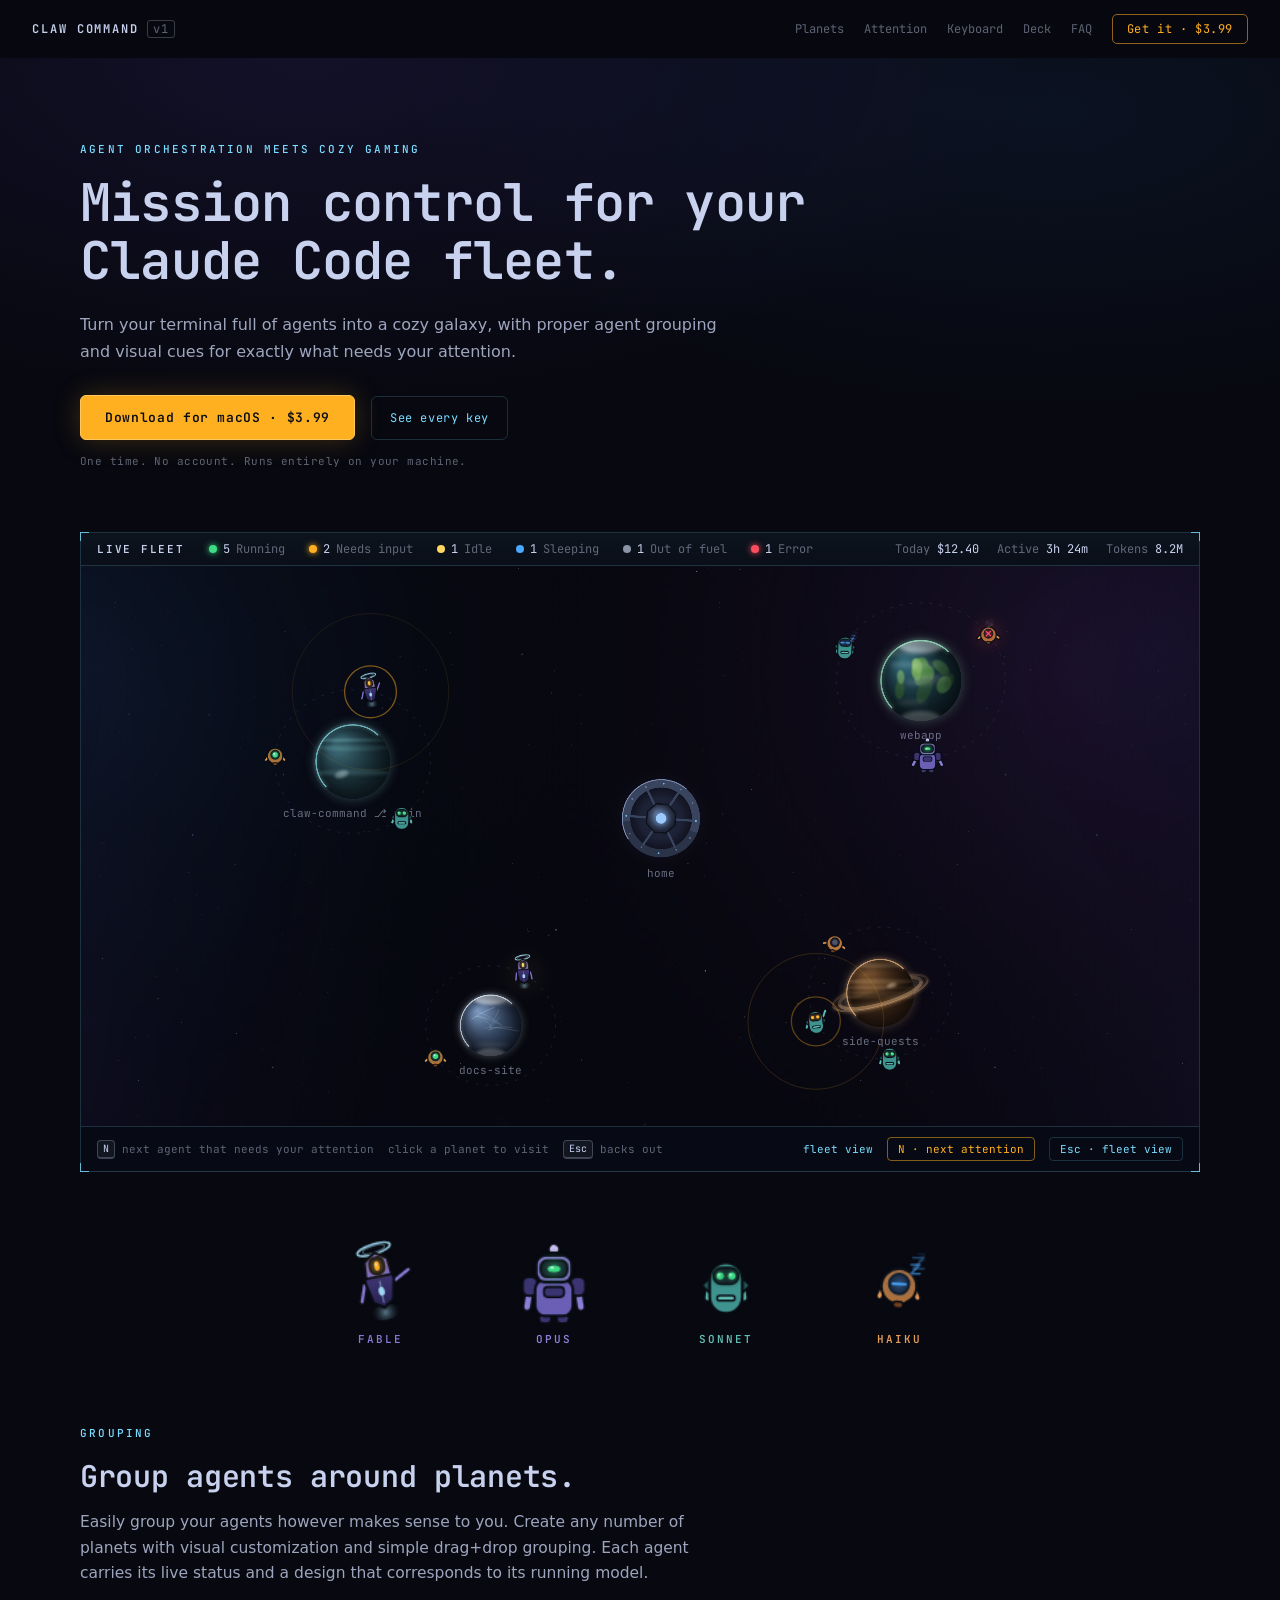
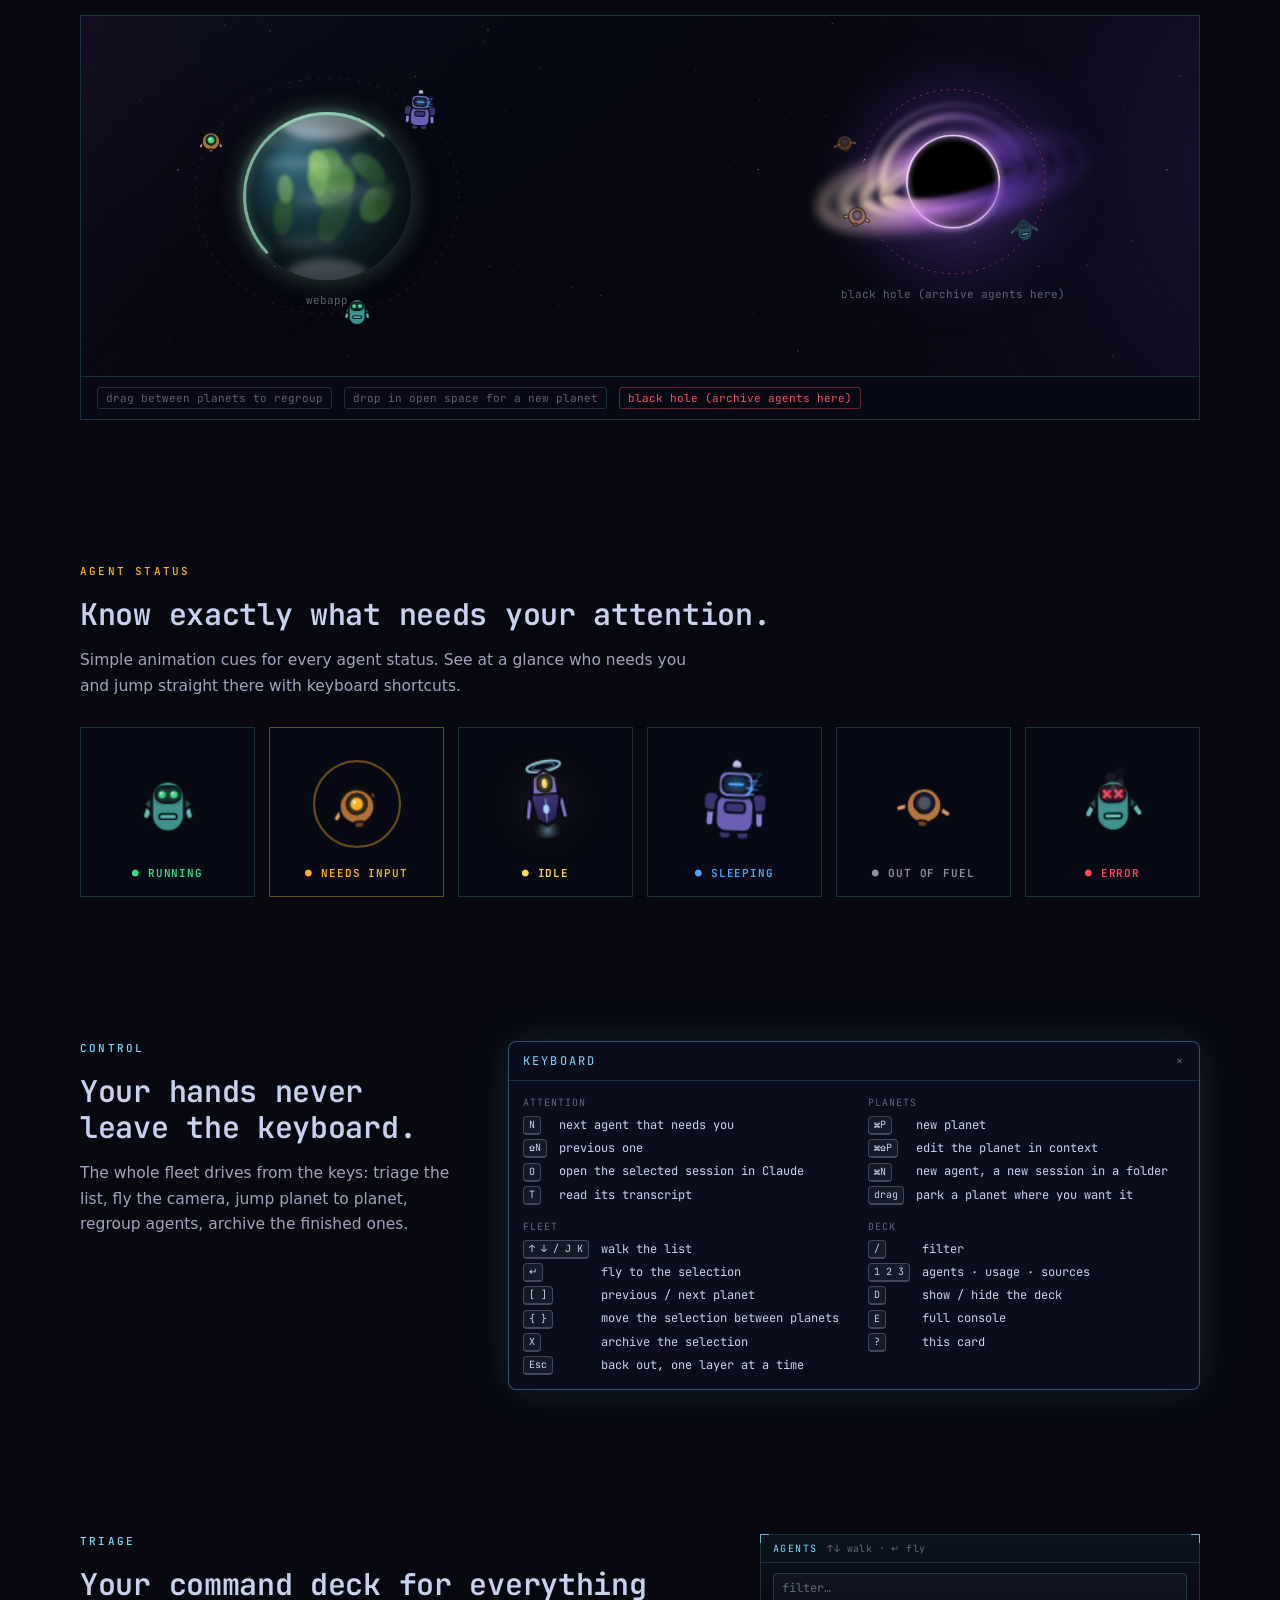
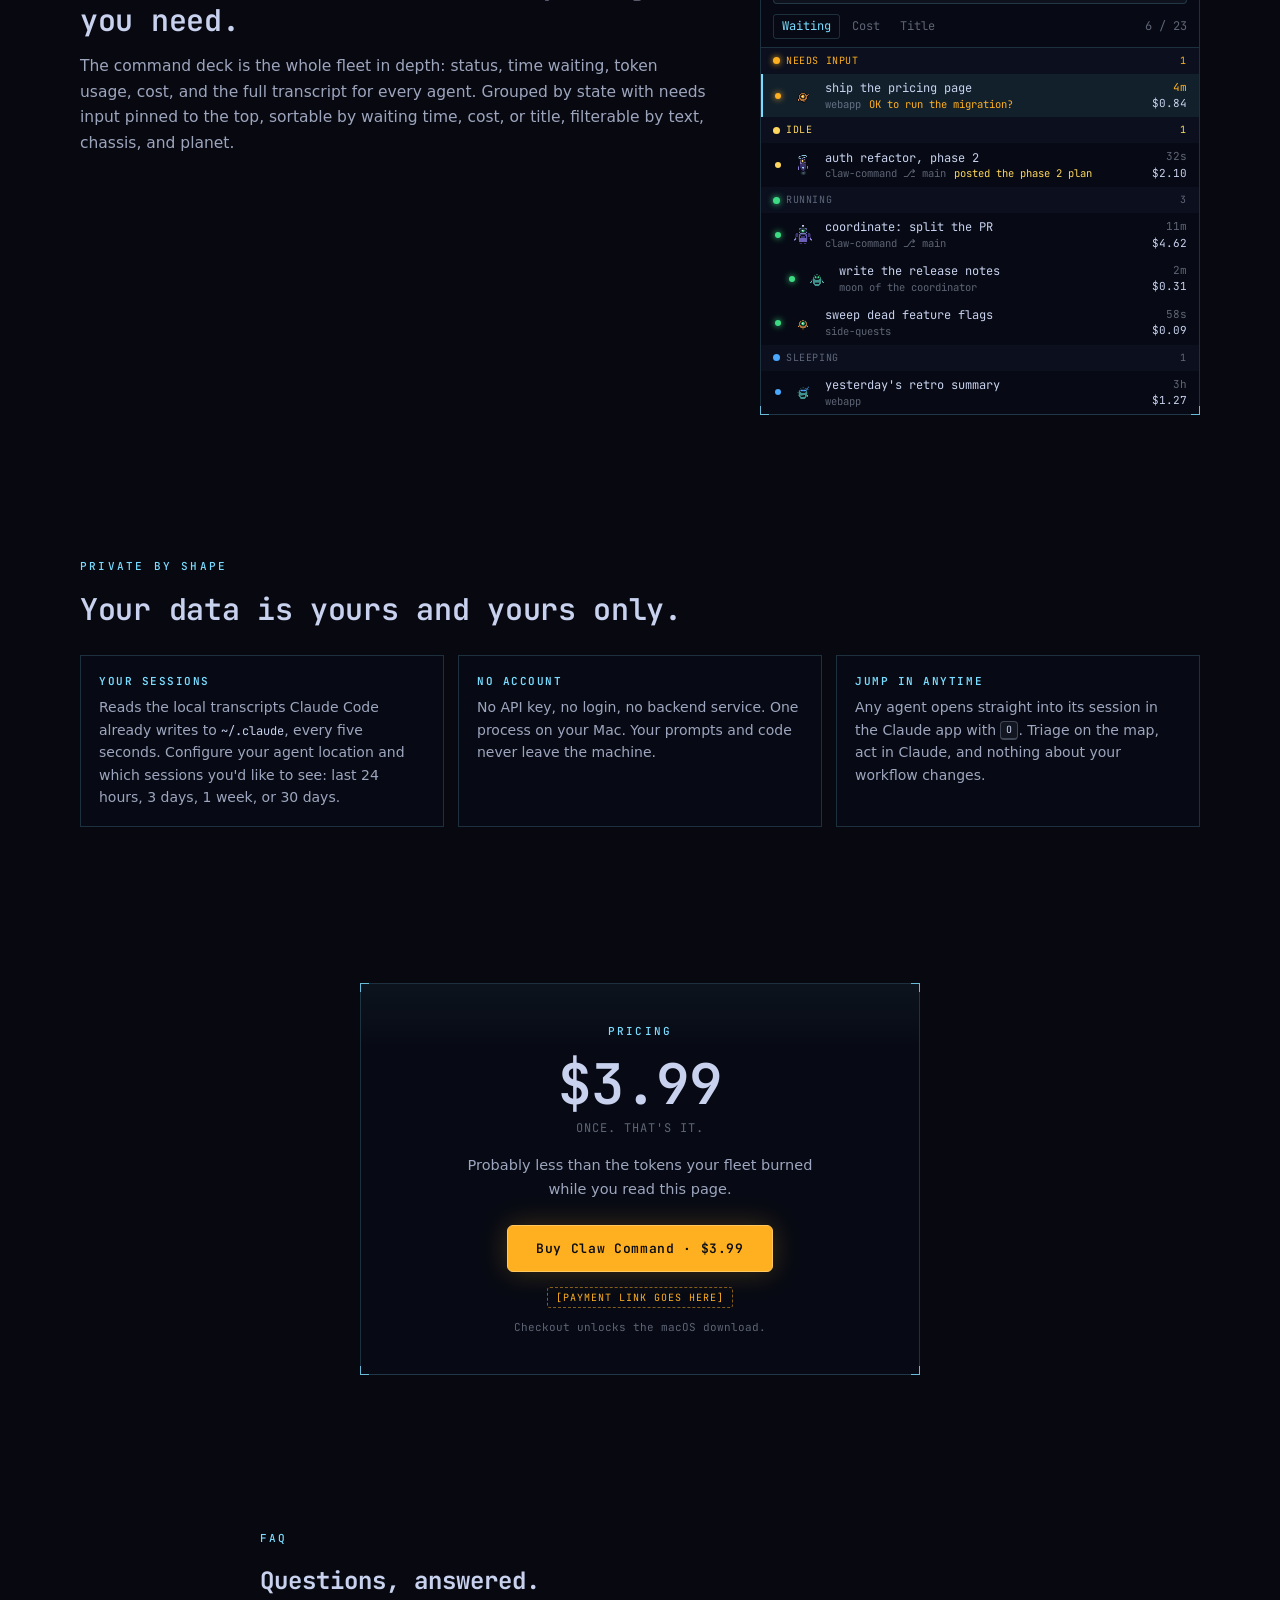
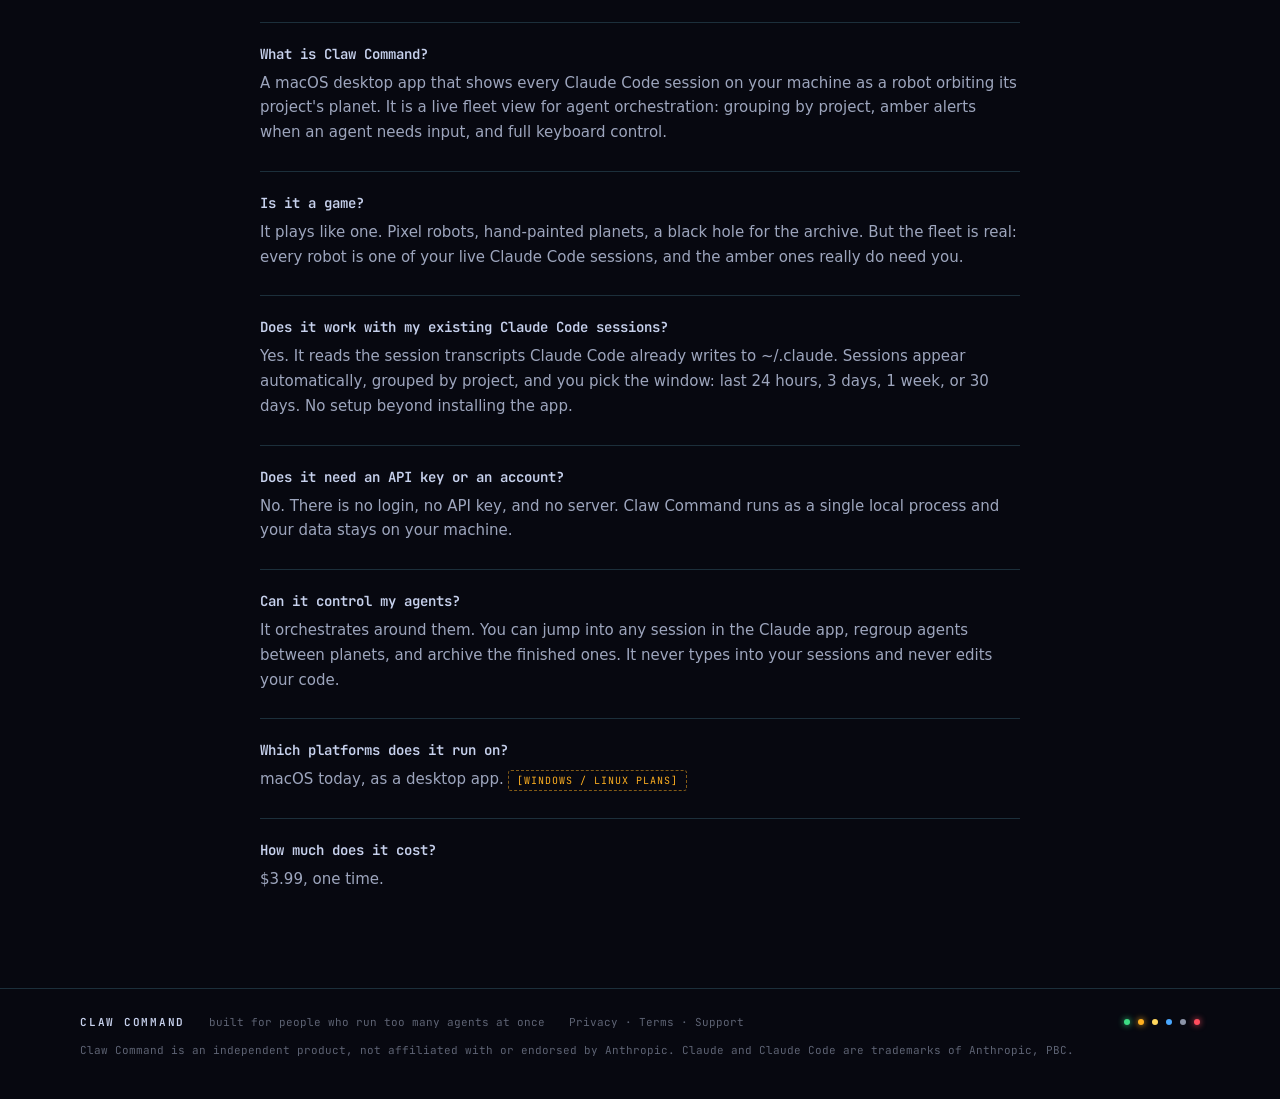
==== commit f586d30e: "add agent types" ====
--- a/index.html
+++ b/index.html
@@ -5,14 +5,14 @@
   <meta name="viewport" content="width=device-width, initial-scale=1">
   <title>Claw Command: Mission Control for Your Claude Code Fleet</title>
   <meta name="description" content="A $3.99 macOS app that turns your Claude Code sessions into a cozy galaxy. Group agents by project, catch the ones that need you, drive it all by keyboard.">
-  <link rel="canonical" href="https://mtferg.github.io/claw_command_site/">
+  <link rel="canonical" href="https://clawcommand.space/">
 
   <meta property="og:type" content="website">
   <meta property="og:title" content="Claw Command: Mission Control for Your Claude Code Fleet">
   <meta property="og:description" content="Agent orchestration meets cozy gaming. $3.99, one time, local only.">
-  <meta property="og:url" content="https://mtferg.github.io/claw_command_site/">
+  <meta property="og:url" content="https://clawcommand.space/">
   <!-- TODO: add og.png (1200x630, a real fleet screenshot with an amber robot waving) then uncomment:
-  <meta property="og:image" content="https://mtferg.github.io/claw_command_site/og.png">
+  <meta property="og:image" content="https://clawcommand.space/og.png">
   <meta name="twitter:card" content="summary_large_image">
   -->
 
@@ -128,11 +128,20 @@
     </div>
   </section>
 
+  <section class="roster-section" aria-label="One robot design per Claude model">
+    <div class="wrap roster">
+      <div class="roster-figure"><canvas class="rc" data-ch="fable"></canvas><p class="roster-label fable">FABLE</p></div>
+      <div class="roster-figure"><canvas class="rc" data-ch="opus"></canvas><p class="roster-label opus">OPUS</p></div>
+      <div class="roster-figure"><canvas class="rc" data-ch="sonnet"></canvas><p class="roster-label sonnet">SONNET</p></div>
+      <div class="roster-figure"><canvas class="rc" data-ch="haiku"></canvas><p class="roster-label haiku">HAIKU</p></div>
+    </div>
+  </section>
+
   <section id="planets" class="section">
     <div class="wrap">
       <p class="kicker">Grouping</p>
-      <h2>Group agents into planets.</h2>
-      <p class="section-copy">Easily group your agents however makes the most sense to you. Every agent carries a live status and a design corresponding to the specific model.</p>
+      <h2>Group agents around planets.</h2>
+      <p class="section-copy">Easily group your agents however makes sense to you. Create any number of planets with visual customization and simple drag+drop grouping. Each agent carries its live status and a design that corresponds to its running model.</p>
       <div class="pane">
         <canvas id="orbits-canvas"></canvas>
         <div class="chips">
@@ -148,7 +157,7 @@
     <div class="wrap">
       <p class="kicker kicker-amber">Agent status</p>
       <h2>Know exactly what needs your attention.</h2>
-      <p class="section-copy">Simple and fun animation cues for every session status. See at a glance who needs you and jump straight there with keyboard shortcuts.</p>
+      <p class="section-copy">Simple animation cues for every agent status. See at a glance who needs you and jump straight there with keyboard shortcuts.</p>
       <div class="cards">
         <div class="card">
           <canvas id="card-running"></canvas>
@@ -234,7 +243,6 @@
         <p class="kicker">Triage</p>
         <h2>Your command deck for everything you need.</h2>
         <p class="section-copy">The command deck is the whole fleet in depth: status, time waiting, token usage, cost, and the full transcript for every agent. Grouped by state with needs input pinned to the top, sortable by waiting time, cost, or title, filterable by text, chassis, and planet.</p>
-        <p class="section-copy">The wait clock turns amber past thirty seconds, because half a minute of a human bottleneck is long enough to notice.</p>
       </div>
       <div class="pane deck">
         <i class="corner tl"></i><i class="corner tr"></i><i class="corner bl"></i><i class="corner br"></i>
@@ -317,7 +325,7 @@
       <div class="local-grid">
         <div class="local-card">
           <h3>Your sessions</h3>
-          <p>Reads the transcripts Claude Code already writes to <span class="path">~/.claude</span>, every five seconds. Configure your agent location and which sessions you'd like to see: last 24 hours, 3 days, 1 week, or 30 days.</p>
+          <p>Reads the local transcripts Claude Code already writes to <span class="path">~/.claude</span>, every five seconds. Configure your agent location and which sessions you'd like to see: last 24 hours, 3 days, 1 week, or 30 days.</p>
         </div>
         <div class="local-card">
           <h3>No account</h3>
@@ -371,6 +379,7 @@
     <div class="wrap">
       <span class="footer-brand">CLAW COMMAND</span>
       <span>built for people who run too many agents at once</span>
+      <span class="footer-links"><a href="./privacy.html">Privacy</a> · <a href="./terms.html">Terms</a> · <a href="mailto:support@clawcommand.space">Support</a></span>
       <span class="footer-dots">
         <i class="dot-green dot"></i>
         <i class="dot-amber dot"></i>
@@ -380,6 +389,7 @@
         <i class="dot-red dot"></i>
       </span>
     </div>
+    <p class="footer-legal">Claw Command is an independent product, not affiliated with or endorsed by Anthropic. Claude and Claude Code are trademarks of Anthropic, PBC.</p>
   </footer>
 
   <script src="./assets/claw-demo.js" defer></script>
--- a/assets/site.css
+++ b/assets/site.css
@@ -207,6 +207,21 @@
 .hint-btn:hover { border-color: var(--accent); }
 .hint-btn.amber { border-color: rgba(255, 176, 32, 0.5); color: var(--amber); }
 .hint-btn.amber:hover { border-color: var(--amber); }
+
+/* ── model roster ────────────────────────────────────────────────────────── */
+
+.roster-section { padding: 0 32px 8px; }
+.roster { display: flex; justify-content: center; flex-wrap: wrap; gap: 16px clamp(24px, 6vw, 88px); }
+.roster-figure { text-align: center; }
+.roster-figure canvas { display: block; width: 96px; height: 96px; margin: 0 auto; }
+.roster-label { margin: 0; font: 600 11px var(--mono); letter-spacing: 0.18em; }
+.roster-label.fable { color: #8878d4; }
+.roster-label.opus { color: #8b7fd8; }
+.roster-label.sonnet { color: #5fbdb4; }
+.roster-label.haiku { color: #e29c58; }
+@media (max-width: 560px) {
+  .roster { display: grid; grid-template-columns: repeat(2, auto); gap: 20px 48px; }
+}
 
 /* ── sections ────────────────────────────────────────────────────────────── */
 
@@ -374,6 +389,28 @@
 }
 .faq dd { margin: 8px 0 0; font: 15px/1.65 var(--sans); color: var(--text-body); }
 
+/* ── legal pages ─────────────────────────────────────────────────────────── */
+
+.legal { max-width: 760px; padding: 72px 32px 96px; }
+.legal h1 { margin: 6px 0 4px; font-size: 32px; }
+.legal h2 { margin: 40px 0 10px; font-size: 15px; letter-spacing: 0.04em; color: var(--accent); }
+.legal p { margin: 0 0 14px; font: 15px/1.7 var(--sans); color: var(--text-body); }
+.legal code {
+  padding: 1px 5px;
+  border-radius: 4px;
+  background: rgba(200, 210, 238, 0.08);
+  font: 13px var(--mono);
+  color: var(--text);
+}
+.legal-meta { font: 12px/1 var(--mono); color: var(--text-dim); }
+.legal-disclaimer {
+  margin-top: 48px;
+  padding-top: 20px;
+  border-top: 1px solid var(--line);
+  font-size: 13px;
+  color: var(--text-dim);
+}
+
 /* footer */
 .footer { padding: 28px 32px 40px; border-top: 1px solid var(--line); }
 .footer .wrap {
@@ -385,6 +422,14 @@
   white-space: nowrap;
 }
 .footer-brand { letter-spacing: 0.16em; font-weight: 600; color: var(--text); }
+.footer-links a { color: var(--text-dim); }
+.footer-links a:hover { color: var(--accent); }
+.footer-legal {
+  margin: 14px auto 0;
+  max-width: 1120px;
+  font: 11px/1.6 var(--mono);
+  color: var(--text-dim);
+}
 .footer-dots { margin-left: auto; display: flex; gap: 8px; align-items: center; }
 .footer-dots i { width: 6px; height: 6px; border-radius: 50%; }
 
